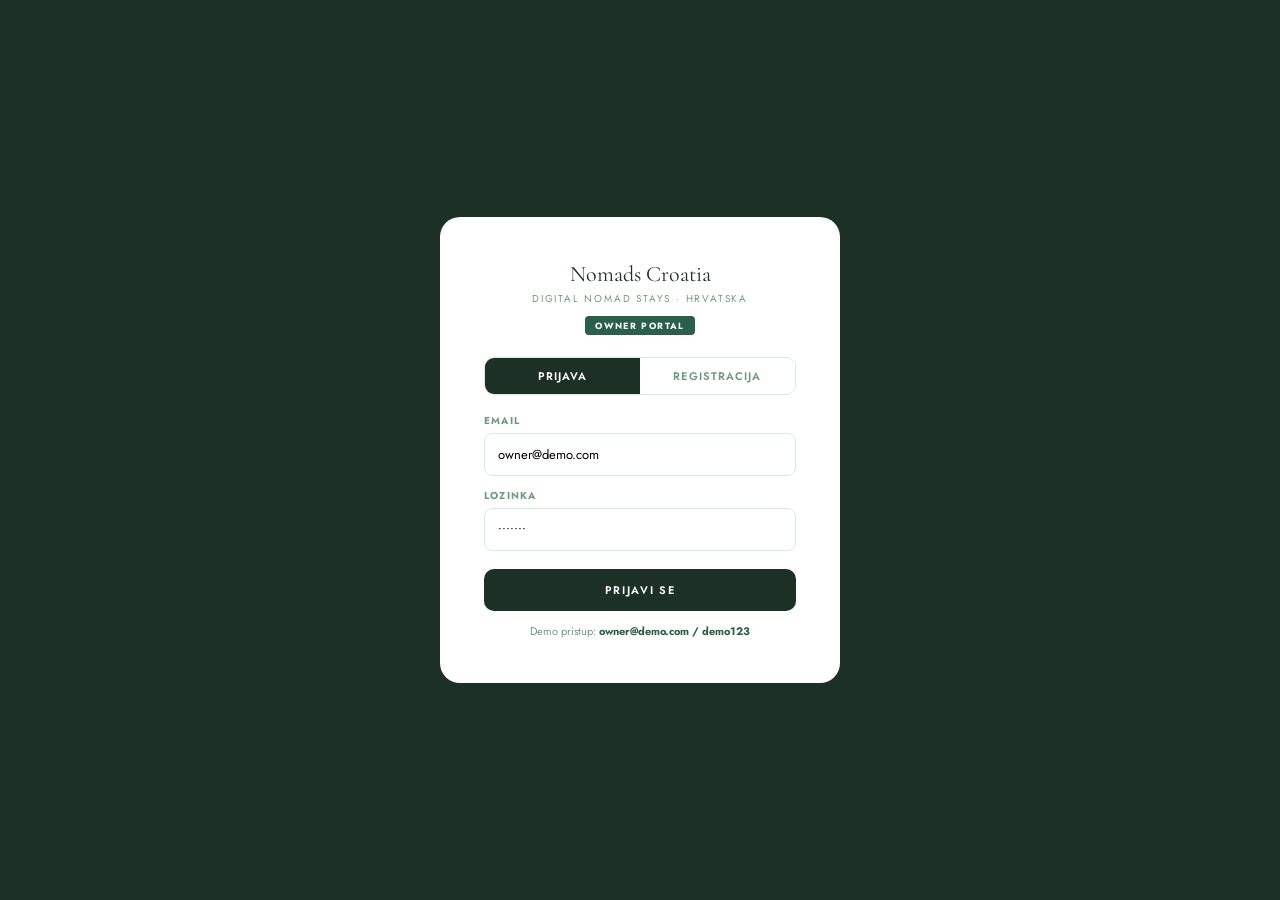
==== owner-dashboard.html @ cf65ed5f "Add files via upload" ====
<!DOCTYPE html>
<html lang="hr">
<head>
<meta charset="UTF-8">
<meta name="viewport" content="width=device-width, initial-scale=1.0">
<title>Owner Dashboard — Nomads Croatia</title>
<link rel="preconnect" href="https://fonts.googleapis.com">
<link href="https://fonts.googleapis.com/css2?family=Cormorant+Garamond:ital,wght@0,300;0,400;0,500;1,300;1,400&family=Jost:wght@200;300;400;500;600&display=swap" rel="stylesheet">
<style>
*,*::before,*::after{margin:0;padding:0;box-sizing:border-box;}
:root{
  --navy:#1C3026;--teal:#2A6049;--teal2:#357A5C;--accent:#F59E0B;
  --cream:#F3F7F4;--border:#D8E8DD;--text:#0D1E28;--muted:#6D9B7E;--light:#3E5F4C;
  --green:#16A34A;--gp:#DCFCE7;--red:#EF4444;--rp:#FEF2F2;
  --orange:#EA580C;--op:#FFF7ED;
  --sidebar:256px;
}
html,body{height:100%;font-family:'Jost',sans-serif;background:var(--cream);color:var(--text);-webkit-font-smoothing:antialiased;}
button,input,textarea,select{font-family:'Jost',sans-serif;}
a{text-decoration:none;color:inherit;}

/* AUTH */
#authScreen{position:fixed;inset:0;background:var(--navy);display:flex;align-items:center;justify-content:center;z-index:1000;padding:20px;}
.auth-box{background:#fff;border-radius:20px;padding:44px;width:100%;max-width:400px;}
.auth-logo{font-family:'Cormorant Garamond',serif;font-size:22px;text-align:center;color:var(--navy);margin-bottom:4px;}
.auth-sub{font-size:10px;text-align:center;letter-spacing:0.18em;text-transform:uppercase;color:var(--muted);margin-bottom:10px;}
.auth-badge{display:block;background:var(--teal);color:#fff;font-size:9px;font-weight:700;letter-spacing:0.15em;padding:3px 10px;border-radius:4px;text-transform:uppercase;margin:0 auto 22px;width:fit-content;}
.auth-tabs{display:flex;border:1.5px solid var(--border);border-radius:10px;overflow:hidden;margin-bottom:18px;}
.auth-tab{flex:1;padding:10px;font-size:11px;font-weight:600;letter-spacing:0.1em;text-transform:uppercase;border:none;background:#fff;color:var(--muted);cursor:pointer;}
.auth-tab.active{background:var(--navy);color:#fff;}
.af{margin-bottom:12px;}.af label{display:block;font-size:10px;font-weight:700;letter-spacing:0.12em;text-transform:uppercase;color:var(--muted);margin-bottom:5px;}
.af input{width:100%;padding:11px 13px;border:1.5px solid var(--border);border-radius:8px;font-size:13px;outline:none;transition:border 0.2s;}
.af input:focus{border-color:var(--teal);}
.auth-btn{width:100%;padding:13px;background:var(--navy);border:none;border-radius:10px;color:#fff;font-size:11px;font-weight:600;letter-spacing:0.15em;text-transform:uppercase;margin-top:6px;cursor:pointer;transition:background 0.2s;}
.auth-btn:hover{background:var(--teal);}
.auth-err{background:var(--rp);border:1px solid #FEB2B2;border-radius:7px;padding:9px 12px;font-size:12px;color:var(--red);margin-bottom:10px;display:none;}
.auth-hint{font-size:11px;text-align:center;color:var(--muted);margin-top:12px;}
.auth-hint strong{color:var(--teal);}

/* APP */
#appScreen{display:none;height:100vh;overflow:hidden;}
.layout{display:flex;height:100%;}

/* SIDEBAR */
.sidebar{width:var(--sidebar);background:var(--navy);display:flex;flex-direction:column;flex-shrink:0;overflow-y:auto;}
.sb-logo{padding:20px 20px 14px;border-bottom:1px solid rgba(255,255,255,0.07);}
.sb-logo-text{font-family:'Cormorant Garamond',serif;font-size:16px;color:#fff;line-height:1.3;}
.sb-badge{display:inline-block;background:var(--teal);color:#fff;font-size:8px;font-weight:700;letter-spacing:0.15em;padding:2px 7px;border-radius:3px;text-transform:uppercase;margin-top:4px;}
.sb-owner{padding:14px 20px;border-bottom:1px solid rgba(255,255,255,0.07);display:flex;align-items:center;gap:10px;}
.sb-av{width:34px;height:34px;border-radius:50%;background:var(--teal);color:#fff;font-size:13px;font-weight:600;display:flex;align-items:center;justify-content:center;flex-shrink:0;}
.sb-name{font-size:13px;color:#fff;font-weight:500;}
.sb-role{font-size:10px;color:rgba(255,255,255,0.3);}
.sb-nav{padding:10px 0;flex:1;}
.sb-sec{font-size:9px;font-weight:700;letter-spacing:0.2em;text-transform:uppercase;color:rgba(255,255,255,0.2);padding:10px 20px 4px;}
.sb-item{display:flex;align-items:center;gap:9px;padding:9px 20px;color:rgba(255,255,255,0.55);font-size:12px;cursor:pointer;transition:all 0.15s;border-left:2px solid transparent;}
.sb-item:hover{color:#fff;background:rgba(255,255,255,0.04);}
.sb-item.active{color:#fff;background:rgba(255,255,255,0.07);border-left-color:var(--accent);}
.sb-cnt{margin-left:auto;background:rgba(255,255,255,0.12);color:#fff;font-size:9px;font-weight:700;padding:1px 6px;border-radius:10px;}
.sb-cnt.red{background:var(--red);}
.sb-bottom{padding:14px 20px;border-top:1px solid rgba(255,255,255,0.07);}
.sb-logout{display:flex;align-items:center;gap:7px;color:rgba(255,255,255,0.35);font-size:12px;cursor:pointer;}
.sb-logout:hover{color:rgba(255,255,255,0.7);}

/* MAIN */
.main{flex:1;overflow-y:auto;display:flex;flex-direction:column;}
.topbar{padding:16px 26px;background:#fff;border-bottom:1px solid var(--border);display:flex;align-items:center;justify-content:space-between;flex-shrink:0;}
.topbar-title{font-family:'Cormorant Garamond',serif;font-size:20px;font-weight:500;color:var(--navy);}
.topbar-sub{font-size:11px;color:var(--muted);margin-top:1px;}
.topbar-actions{display:flex;gap:10px;}
.content{padding:22px 26px;flex:1;}
.section{display:none;}.section.active{display:block;}

/* STATS */
.stat-grid{display:grid;grid-template-columns:repeat(3,1fr);gap:12px;margin-bottom:20px;}
.stat-card{background:#fff;border-radius:12px;padding:16px;border:1px solid var(--border);}
.stat-label{font-size:9px;font-weight:700;letter-spacing:0.15em;text-transform:uppercase;color:var(--muted);margin-bottom:6px;}
.stat-val{font-family:'Cormorant Garamond',serif;font-size:28px;color:var(--navy);line-height:1;}
.stat-sub{font-size:11px;color:var(--muted);margin-top:2px;}
.stat-trend{font-size:11px;font-weight:600;margin-top:4px;}
.stat-trend.up{color:var(--green);}.stat-trend.down{color:var(--red);}

/* CARD */
.card{background:#fff;border-radius:12px;border:1px solid var(--border);overflow:hidden;margin-bottom:16px;}
.card-hdr{padding:14px 18px;border-bottom:1px solid var(--border);display:flex;align-items:center;justify-content:space-between;}
.card-title{font-size:14px;font-weight:600;color:var(--navy);}

/* BUTTONS */
.btn{padding:7px 14px;border-radius:7px;font-size:11px;font-weight:600;letter-spacing:0.07em;text-transform:uppercase;border:none;transition:all 0.2s;cursor:pointer;display:inline-flex;align-items:center;gap:6px;}
.btn-teal{background:var(--teal);color:#fff;}.btn-teal:hover{background:var(--teal2);}
.btn-navy{background:var(--navy);color:#fff;}.btn-navy:hover{background:var(--teal);}
.btn-ol{background:#fff;border:1.5px solid var(--border);color:var(--text);}.btn-ol:hover{border-color:var(--teal);color:var(--teal);}
.btn-green{background:var(--gp);color:var(--green);border:1px solid var(--green);}
.btn-red{background:var(--rp);color:var(--red);border:1px solid #FECACA;}
.btn-accent{background:var(--accent);color:#fff;}
.btn-sm{padding:5px 10px;font-size:10px;}

/* TABLE */
table{width:100%;border-collapse:collapse;}
th{padding:9px 13px;text-align:left;font-size:9px;font-weight:700;letter-spacing:0.15em;text-transform:uppercase;color:var(--muted);border-bottom:1px solid var(--border);background:var(--cream);}
td{padding:11px 13px;font-size:13px;border-bottom:1px solid var(--border);vertical-align:middle;}
tr:last-child td{border-bottom:none;}tr:hover td{background:#F8FBF9;}

/* BADGES */
.badge{display:inline-flex;align-items:center;padding:3px 9px;border-radius:20px;font-size:9px;font-weight:700;letter-spacing:0.06em;text-transform:uppercase;}
.bp{background:#FEF3C7;color:#D97706;}.ba{background:var(--gp);color:var(--green);}.br{background:var(--rp);color:var(--red);}.bd{background:#F1F5F9;color:#64748B;}.bc{background:var(--gp);color:var(--green);}
.bw{background:#EDE9FE;color:#7C3AED;}

/* LISTING MGMT CARDS */
.listing-mgmt-grid{display:grid;grid-template-columns:1fr 1fr;gap:16px;}
.lmcard{background:#fff;border-radius:12px;border:1px solid var(--border);overflow:hidden;}
.lmcard-img{position:relative;height:160px;overflow:hidden;}
.lmcard-img img{width:100%;height:100%;object-fit:cover;}
.lmcard-status{position:absolute;top:10px;left:10px;}
.lmcard-body{padding:14px;}
.lmcard-title{font-family:'Cormorant Garamond',serif;font-size:17px;color:var(--navy);margin-bottom:4px;}
.lmcard-loc{font-size:11px;color:var(--muted);margin-bottom:10px;}
.lmcard-stats{display:flex;gap:12px;margin-bottom:12px;}
.lmcard-stat{text-align:center;}
.lmcard-stat-val{font-size:16px;font-weight:600;color:var(--navy);}
.lmcard-stat-lbl{font-size:10px;color:var(--muted);}
.lmcard-actions{display:flex;gap:7px;}

/* CALENDAR MGMT */
.cal-mgmt{display:grid;grid-template-columns:1fr 1fr;gap:20px;}
.cal-mgmt-card{background:#fff;border-radius:12px;border:1px solid var(--border);padding:18px;}
.cal-mgmt-title{font-size:14px;font-weight:600;color:var(--navy);margin-bottom:14px;}
.mini-cal{width:100%;}
.mini-cal-hdr{display:flex;align-items:center;justify-content:space-between;margin-bottom:12px;}
.mini-cal-month{font-size:13px;font-weight:600;color:var(--navy);}
.mini-cal-nav{background:none;border:none;font-size:16px;color:var(--muted);cursor:pointer;padding:2px 6px;border-radius:5px;}
.mini-cal-nav:hover{color:var(--navy);}
.mini-days-head{display:grid;grid-template-columns:repeat(7,1fr);text-align:center;margin-bottom:6px;}
.mini-day-lbl{font-size:9px;font-weight:700;letter-spacing:0.08em;color:var(--muted);}
.mini-days{display:grid;grid-template-columns:repeat(7,1fr);gap:2px;}
.mini-day{aspect-ratio:1;display:flex;align-items:center;justify-content:center;font-size:11px;border-radius:6px;cursor:pointer;transition:all 0.15s;color:var(--text);}
.mini-day.empty{cursor:default;}
.mini-day.past{opacity:0.3;cursor:not-allowed;}
.mini-day.booked{background:#FEE2E2;color:#B91C1C;font-weight:600;}
.mini-day.available:hover{background:var(--teal-pale);color:var(--teal);}
.mini-day.selected{background:var(--navy);color:#fff;}
.mini-day.today{border:1.5px solid var(--accent);}

/* INQUIRY ITEMS */
.inquiry-item{padding:16px 18px;border-bottom:1px solid var(--border);display:flex;gap:14px;align-items:flex-start;}
.inquiry-item:last-child{border-bottom:none;}
.inquiry-av{width:38px;height:38px;border-radius:50%;background:var(--teal);color:#fff;font-size:14px;font-weight:600;display:flex;align-items:center;justify-content:center;flex-shrink:0;}
.inquiry-body{flex:1;}
.inquiry-top{display:flex;align-items:center;justify-content:space-between;margin-bottom:3px;}
.inquiry-name{font-size:13px;font-weight:600;color:var(--navy);}
.inquiry-time{font-size:11px;color:var(--muted);}
.inquiry-listing{font-size:11px;color:var(--teal);margin-bottom:5px;}
.inquiry-msg{font-size:12px;color:var(--light);line-height:1.5;}
.inquiry-actions{display:flex;gap:7px;margin-top:9px;}

/* PROFILE SECTION */
.profile-grid{display:grid;grid-template-columns:300px 1fr;gap:20px;}
.profile-card{background:#fff;border-radius:12px;border:1px solid var(--border);padding:24px;text-align:center;}
.profile-av{width:80px;height:80px;border-radius:50%;background:var(--teal);color:#fff;font-size:28px;font-weight:600;display:flex;align-items:center;justify-content:center;margin:0 auto 14px;}
.profile-name{font-family:'Cormorant Garamond',serif;font-size:22px;color:var(--navy);}
.profile-email{font-size:12px;color:var(--muted);margin-top:3px;}
.profile-badges{display:flex;gap:6px;justify-content:center;margin-top:10px;flex-wrap:wrap;}
.profile-stats{display:grid;grid-template-columns:1fr 1fr;gap:10px;margin-top:18px;}
.profile-stat{background:var(--cream);border-radius:9px;padding:12px;}
.profile-stat-val{font-size:20px;font-weight:700;color:var(--navy);}
.profile-stat-lbl{font-size:10px;color:var(--muted);margin-top:1px;}
.form-section{background:#fff;border-radius:12px;border:1px solid var(--border);padding:22px;}
.form-section h3{font-size:14px;font-weight:700;color:var(--navy);margin-bottom:18px;padding-bottom:10px;border-bottom:1px solid var(--border);}
.form-row{display:grid;grid-template-columns:1fr 1fr;gap:14px;margin-bottom:14px;}
.form-field{margin-bottom:14px;}
.form-field label{display:block;font-size:10px;font-weight:700;letter-spacing:0.12em;text-transform:uppercase;color:var(--muted);margin-bottom:5px;}
.form-field input,.form-field textarea,.form-field select{width:100%;padding:10px 13px;border:1.5px solid var(--border);border-radius:9px;font-family:'Jost',sans-serif;font-size:13px;color:var(--text);outline:none;transition:border 0.2s;}
.form-field input:focus,.form-field textarea:focus{border-color:var(--teal);}

/* OVERVIEW ALERTS */
.alert{padding:12px 16px;border-radius:10px;display:flex;align-items:center;gap:12px;margin-bottom:12px;font-size:13px;}
.alert-info{background:var(--teal-pale);border:1px solid var(--teal-pale2);color:var(--teal);}
.alert-warn{background:var(--op);border:1px solid #FED7AA;color:var(--orange);}
.alert-success{background:var(--gp);border:1px solid #BBF7D0;color:var(--green);}
.alert-icon{font-size:18px;flex-shrink:0;}

/* QUICK ACTIONS */
.quick-actions{display:grid;grid-template-columns:repeat(4,1fr);gap:12px;margin-bottom:22px;}
.qa-card{background:#fff;border-radius:12px;border:1px solid var(--border);padding:18px;text-align:center;cursor:pointer;transition:all 0.2s;}
.qa-card:hover{border-color:var(--teal);box-shadow:0 2px 12px rgba(42,96,73,0.1);}
.qa-icon{font-size:24px;margin-bottom:8px;}
.qa-label{font-size:12px;font-weight:600;color:var(--navy);}
.qa-sub{font-size:11px;color:var(--muted);margin-top:2px;}

/* TEAL PILL TABS */
.section-tabs{display:flex;gap:6px;margin-bottom:16px;}
.stab{padding:6px 14px;border-radius:7px;font-size:11px;font-weight:600;letter-spacing:0.06em;text-transform:uppercase;border:1.5px solid var(--border);background:#fff;color:var(--muted);cursor:pointer;transition:all 0.15s;}
.stab.on{background:var(--teal);color:#fff;border-color:var(--teal);}

/* REVENUE CHART */
.revenue-chart{height:120px;display:flex;align-items:flex-end;gap:6px;padding:0 4px;}
.rev-bar-wrap{flex:1;display:flex;flex-direction:column;align-items:center;gap:4px;}
.rev-bar{width:100%;border-radius:4px 4px 0 0;background:var(--teal-pale);transition:background 0.2s;cursor:pointer;}
.rev-bar:hover,.rev-bar.current{background:var(--teal);}
.rev-lbl{font-size:9px;color:var(--muted);}

@media(max-width:900px){
  .sidebar{display:none;}
  .stat-grid{grid-template-columns:1fr 1fr;}
  .listing-mgmt-grid{grid-template-columns:1fr;}
  .cal-mgmt{grid-template-columns:1fr;}
  .quick-actions{grid-template-columns:1fr 1fr;}
  .profile-grid{grid-template-columns:1fr;}
}
</style>
<style>
.teal-pale{background:var(--teal-pale);}
</style>
</head>
<body>

<!-- AUTH SCREEN -->
<div id="authScreen">
  <div class="auth-box">
    <div class="auth-logo">Nomads Croatia</div>
    <div class="auth-sub">Digital Nomad Stays · Hrvatska</div>
    <span class="auth-badge">Owner Portal</span>
    <div class="auth-tabs">
      <button class="auth-tab active" onclick="switchAuthTab('login',this)">Prijava</button>
      <button class="auth-tab" onclick="switchAuthTab('register',this)">Registracija</button>
    </div>
    <div class="auth-err" id="authErr">Pogrešan email ili lozinka.</div>
    <div id="loginForm">
      <div class="af"><label>Email</label><input type="email" id="loginEmail" placeholder="vas@email.com" value="owner@demo.com"></div>
      <div class="af"><label>Lozinka</label><input type="password" id="loginPass" placeholder="••••••••" value="demo123"></div>
      <button class="auth-btn" onclick="doLogin()">Prijavi se</button>
    </div>
    <div id="registerForm" style="display:none;">
      <div class="af"><label>Ime i prezime</label><input type="text" id="regName" placeholder="Ivan Horvat"></div>
      <div class="af"><label>Email</label><input type="email" id="regEmail" placeholder="vas@email.com"></div>
      <div class="af"><label>Telefon</label><input type="tel" id="regPhone" placeholder="+385 91 234 5678"></div>
      <div class="af"><label>Lozinka</label><input type="password" id="regPass" placeholder="min 8 znakova"></div>
      <button class="auth-btn" onclick="doRegister()">Registriraj se besplatno</button>
    </div>
    <div class="auth-hint">Demo pristup: <strong>owner@demo.com / demo123</strong></div>
  </div>
</div>

<!-- APP SCREEN -->
<div id="appScreen">
  <div class="layout">

    <!-- SIDEBAR -->
    <div class="sidebar">
      <div class="sb-logo">
        <div class="sb-logo-text">Nomads Croatia</div>
        <span class="sb-badge">Owner Dashboard</span>
      </div>
      <div class="sb-owner">
        <div class="sb-av" id="sbAv">M</div>
        <div>
          <div class="sb-name" id="sbName">Marko Perić</div>
          <div class="sb-role">Vlasnik smještaja</div>
        </div>
      </div>
      <div class="sb-nav">
        <div class="sb-sec">Upravljanje</div>
        <div class="sb-item active" onclick="showSection('overview',this)">
          <svg width="15" height="15" viewBox="0 0 24 24" fill="currentColor"><path d="M3 13h8V3H3v10zm0 8h8v-6H3v6zm10 0h8V11h-8v10zm0-18v6h8V3h-8z"/></svg>
          Pregled
        </div>
        <div class="sb-item" onclick="showSection('listings',this)">
          <svg width="15" height="15" viewBox="0 0 24 24" fill="currentColor"><path d="M10 20v-6h4v6h5v-8h3L12 3 2 12h3v8z"/></svg>
          Moji oglasi
          <span class="sb-cnt" id="sbListingCnt">2</span>
        </div>
        <div class="sb-item" onclick="showSection('inquiries',this)">
          <svg width="15" height="15" viewBox="0 0 24 24" fill="currentColor"><path d="M20 2H4c-1.1 0-2 .9-2 2v18l4-4h14c1.1 0 2-.9 2-2V4c0-1.1-.9-2-2-2z"/></svg>
          Upiti
          <span class="sb-cnt red" id="sbInqCnt">3</span>
        </div>
        <div class="sb-item" onclick="showSection('calendar',this)">
          <svg width="15" height="15" viewBox="0 0 24 24" fill="currentColor"><path d="M9 11H7v2h2v-2zm4 0h-2v2h2v-2zm4 0h-2v2h2v-2zm2-7h-1V2h-2v2H8V2H6v2H5c-1.11 0-1.99.9-1.99 2L3 20c0 1.1.89 2 2 2h14c1.1 0 2-.9 2-2V6c0-1.1-.9-2-2-2z"/></svg>
          Kalendar
        </div>
        <div class="sb-item" onclick="showSection('revenue',this)">
          <svg width="15" height="15" viewBox="0 0 24 24" fill="currentColor"><path d="M11.8 10.9c-2.27-.59-3-1.2-3-2.15 0-1.09 1.01-1.85 2.7-1.85 1.78 0 2.44.85 2.5 2.1h2.21c-.07-1.72-1.12-3.3-3.21-3.81V3h-3v2.16c-1.94.42-3.5 1.68-3.5 3.61 0 2.31 1.91 3.46 4.7 4.13 2.5.6 3 1.48 3 2.41 0 .69-.49 1.79-2.7 1.79-2.06 0-2.87-.92-2.98-2.1h-2.2c.12 2.19 1.76 3.42 3.68 3.83V21h3v-2.15c1.95-.37 3.5-1.5 3.5-3.55 0-2.84-2.43-3.81-4.7-4.4z"/></svg>
          Prihodi
        </div>
        <div class="sb-sec">Konto</div>
        <div class="sb-item" onclick="showSection('profile',this)">
          <svg width="15" height="15" viewBox="0 0 24 24" fill="currentColor"><path d="M12 12c2.21 0 4-1.79 4-4s-1.79-4-4-4-4 1.79-4 4 1.79 4 4 4zm0 2c-2.67 0-8 1.34-8 4v2h16v-2c0-2.66-5.33-4-8-4z"/></svg>
          Profil
        </div>
        <div class="sb-item" onclick="window.location.href='dodaj-oglas.html'">
          <svg width="15" height="15" viewBox="0 0 24 24" fill="currentColor"><path d="M19 3H5c-1.1 0-2 .9-2 2v14c0 1.1.9 2 2 2h14c1.1 0 2-.9 2-2V5c0-1.1-.9-2-2-2zm-2 10h-4v4h-2v-4H7v-2h4V7h2v4h4v2z"/></svg>
          Dodaj oglas
        </div>
      </div>
      <div class="sb-bottom">
        <div class="sb-logout" onclick="doLogout()">
          <svg width="14" height="14" viewBox="0 0 24 24" fill="currentColor"><path d="M17 7l-1.41 1.41L18.17 11H8v2h10.17l-2.58 2.58L17 17l5-5zM4 5h8V3H4c-1.1 0-2 .9-2 2v14c0 1.1.9 2 2 2h8v-2H4V5z"/></svg>
          Odjava
        </div>
      </div>
    </div>

    <!-- MAIN -->
    <div class="main">
      <div class="topbar">
        <div>
          <div class="topbar-title" id="topbarTitle">Pregled</div>
          <div class="topbar-sub" id="topbarSub">Dobro jutro, Marko · Utorak, 6. svibnja 2025.</div>
        </div>
        <div class="topbar-actions">
          <a href="dodaj-oglas.html" class="btn btn-navy">+ Novi oglas</a>
        </div>
      </div>

      <div class="content">

        <!-- OVERVIEW -->
        <div class="section active" id="sec-overview">
          <div class="alert alert-success"><span class="alert-icon">✓</span><span>2 oglasa aktivna · Oba verificirana i prikazana posjetiteljima</span></div>
          <div class="alert alert-warn"><span class="alert-icon">⚠️</span><span>3 nova upita čekaju vaš odgovor — odgovorite u roku 24h za bolje rangiranje</span></div>
          <div class="stat-grid">
            <div class="stat-card">
              <div class="stat-label">Pregledi ovog tjedna</div>
              <div class="stat-val">248</div>
              <div class="stat-trend up">↑ 18% vs. prošli tjedan</div>
            </div>
            <div class="stat-card">
              <div class="stat-label">Aktivnih upita</div>
              <div class="stat-val">3</div>
              <div class="stat-sub">Čekaju odgovor</div>
            </div>
            <div class="stat-card">
              <div class="stat-label">Prihod ovog mj.</div>
              <div class="stat-val">€1.630</div>
              <div class="stat-trend up">↑ 12% vs. travanj</div>
            </div>
          </div>
          <div class="quick-actions">
            <div class="qa-card" onclick="showSection('listings',document.querySelectorAll('.sb-item')[1])">
              <div class="qa-icon">🏠</div>
              <div class="qa-label">Moji oglasi</div>
              <div class="qa-sub">Uredi smještaje</div>
            </div>
            <div class="qa-card" onclick="showSection('inquiries',document.querySelectorAll('.sb-item')[2])">
              <div class="qa-icon">✉️</div>
              <div class="qa-label">Upiti (3)</div>
              <div class="qa-sub">Nova poruka</div>
            </div>
            <div class="qa-card" onclick="showSection('calendar',document.querySelectorAll('.sb-item')[3])">
              <div class="qa-icon">📅</div>
              <div class="qa-label">Kalendar</div>
              <div class="qa-sub">Upravljaj dostupnošću</div>
            </div>
            <div class="qa-card" onclick="window.location.href='dodaj-oglas.html'">
              <div class="qa-icon">➕</div>
              <div class="qa-label">Novi oglas</div>
              <div class="qa-sub">Dodaj smještaj</div>
            </div>
          </div>
          <div class="card">
            <div class="card-hdr">
              <div class="card-title">Nedavni upiti</div>
              <button class="btn btn-ol btn-sm" onclick="showSection('inquiries',document.querySelectorAll('.sb-item')[2])">Svi upiti</button>
            </div>
            <div id="recentInquiries"></div>
          </div>
        </div>

        <!-- LISTINGS -->
        <div class="section" id="sec-listings">
          <div class="listing-mgmt-grid" id="listingsMgmtGrid"></div>
        </div>

        <!-- INQUIRIES -->
        <div class="section" id="sec-inquiries">
          <div class="section-tabs">
            <button class="stab on" onclick="filterInquiries('all',this)">Svi</button>
            <button class="stab" onclick="filterInquiries('new',this)">Novi (3)</button>
            <button class="stab" onclick="filterInquiries('answered',this)">Odgovoreno</button>
          </div>
          <div class="card">
            <div id="inquiriesList"></div>
          </div>
        </div>

        <!-- CALENDAR -->
        <div class="section" id="sec-calendar">
          <div class="card" style="margin-bottom:16px;">
            <div class="card-hdr">
              <div class="card-title">Odaberi oglas za upravljanje kalendarom</div>
            </div>
            <div style="padding:14px 18px;display:flex;gap:10px;">
              <button class="btn btn-navy btn-sm" onclick="calSelectListing(0,this)">Studio Bačvice</button>
              <button class="btn btn-ol btn-sm" onclick="calSelectListing(1,this)">Nomad Hub Split</button>
            </div>
          </div>
          <div class="cal-mgmt" id="calMgmt"></div>
        </div>

        <!-- REVENUE -->
        <div class="section" id="sec-revenue">
          <div class="stat-grid">
            <div class="stat-card">
              <div class="stat-label">Ukupno 2025.</div>
              <div class="stat-val">€7.840</div>
              <div class="stat-trend up">↑ 24% vs. 2024.</div>
            </div>
            <div class="stat-card">
              <div class="stat-label">Ovaj mjesec</div>
              <div class="stat-val">€1.630</div>
              <div class="stat-sub">Svib. 2025.</div>
            </div>
            <div class="stat-card">
              <div class="stat-label">Prosj. po gostu</div>
              <div class="stat-val">€952</div>
              <div class="stat-sub">Prosječni boravak 4,2 tjed.</div>
            </div>
          </div>
          <div class="card">
            <div class="card-hdr">
              <div class="card-title">Prihod po mjesecima — 2025.</div>
            </div>
            <div style="padding:18px 22px;">
              <div class="revenue-chart" id="revenueChart"></div>
              <div style="display:flex;justify-content:space-around;margin-top:4px;" id="revenueLabels"></div>
            </div>
          </div>
          <div class="card">
            <div class="card-hdr"><div class="card-title">Detaljan pregled</div></div>
            <table>
              <thead><tr><th>Gost</th><th>Oglas</th><th>Period</th><th>Tjedana</th><th>Iznos</th><th>Status</th></tr></thead>
              <tbody id="revenueTable"></tbody>
            </table>
          </div>
        </div>

        <!-- PROFILE -->
        <div class="section" id="sec-profile">
          <div class="profile-grid">
            <div>
              <div class="profile-card">
                <div class="profile-av" id="profileAv">M</div>
                <div class="profile-name" id="profileName">Marko Perić</div>
                <div class="profile-email" id="profileEmail">marko@example.com</div>
                <div class="profile-badges">
                  <span class="badge ba">✓ Verificiran</span>
                  <span class="badge bw">⚡ Brz odgovor</span>
                </div>
                <div class="profile-stats">
                  <div class="profile-stat"><div class="profile-stat-val">2</div><div class="profile-stat-lbl">Aktivna oglasa</div></div>
                  <div class="profile-stat"><div class="profile-stat-val">4.8</div><div class="profile-stat-lbl">Ocjena</div></div>
                  <div class="profile-stat"><div class="profile-stat-val">12</div><div class="profile-stat-lbl">Gostiju</div></div>
                  <div class="profile-stat"><div class="profile-stat-val">2021.</div><div class="profile-stat-lbl">Na platformi</div></div>
                </div>
              </div>
            </div>
            <div>
              <div class="form-section">
                <h3>Osobni podaci</h3>
                <div class="form-row">
                  <div class="form-field"><label>Ime</label><input type="text" value="Marko"></div>
                  <div class="form-field"><label>Prezime</label><input type="text" value="Perić"></div>
                </div>
                <div class="form-row">
                  <div class="form-field"><label>Email</label><input type="email" value="marko@example.com"></div>
                  <div class="form-field"><label>Telefon</label><input type="tel" value="+385 91 234 5678"></div>
                </div>
                <div class="form-field"><label>Kratki opis (vidljiv nomadima)</label><textarea>Domicilni Splićanin, iznajmljujem digitalnim nomadima već 4 godine. Volim pomoći gostima da otkriju pravu Dalmaciju.</textarea></div>
                <button class="btn btn-teal" onclick="saveProfile()">Spremi promjene</button>
              </div>
              <div class="form-section" style="margin-top:16px;">
                <h3>Promjena lozinke</h3>
                <div class="form-field"><label>Trenutna lozinka</label><input type="password" placeholder="••••••••"></div>
                <div class="form-row">
                  <div class="form-field"><label>Nova lozinka</label><input type="password" placeholder="min 8 znakova"></div>
                  <div class="form-field"><label>Potvrdi lozinku</label><input type="password" placeholder="ponovite lozinku"></div>
                </div>
                <button class="btn btn-navy" onclick="changePassword()">Promijeni lozinku</button>
              </div>
            </div>
          </div>
        </div>

      </div>
    </div>
  </div>
</div>

<script>
// DEMO DATA
const OWNER = {name:'Marko Perić', email:'owner@demo.com', pass:'demo123'};

const OWNER_LISTINGS = [
  {id:1,title:'Studio Bačvice',loc:'Split, Bačvice',type:'Studio',status:'approved',views:248,inquiries:2,weekPrice:280,monthPrice:950,img:'https://images.unsplash.com/photo-1522708323590-d24dbb6b0267?w=600&q=80',bookedDays:[3,4,5,12,13,14]},
  {id:2,title:'Nomad Hub Split — Soba A',loc:'Split, Meje',type:'Coliving soba',status:'approved',views:189,inquiries:1,weekPrice:190,monthPrice:680,img:'https://images.unsplash.com/photo-1555041469-a586c61ea9bc?w=600&q=80',bookedDays:[1,2,15,16,17]},
];

const INQUIRIES = [
  {id:1,name:'Sarah Miller',email:'sarah@nomad.io',listing:'Studio Bačvice',duration:'1 mjesec',msg:'Zdravo! Zanima me studio za lipanj. Radim remotely za US tvrtku. Je li slobodan 1.6.–1.7.?',time:'Danas, 09:14',status:'new',avatar:'S'},
  {id:2,name:'Thomas Weber',email:'thomas@freelance.de',listing:'Nomad Hub Split — Soba A',duration:'2 tjedna',msg:'Guten Tag! Mogu li vidjeti sobu prije rezervacije? Dolazim 15.5.',time:'Jučer, 16:32',status:'new',avatar:'T'},
  {id:3,name:'Marta Silva',email:'marta@dev.pt',listing:'Studio Bačvice',duration:'3 mjeseca',msg:'Bok! Tražim dugoročni smještaj od srpnja do rujna. Interessan mi je vaš studio, ima li popust za 3 mj?',time:'Ped, 11:20',status:'new',avatar:'M'},
  {id:4,name:'Alex Johnson',email:'alex@remote.io',listing:'Studio Bačvice',duration:'1 tjedan',msg:'Do you have the studio available for 3rd week of June?',time:'Sri, 14:45',status:'answered',avatar:'A'},
  {id:5,name:'Lisa Kim',email:'lisa@design.co',listing:'Nomad Hub Split — Soba A',duration:'1 mjesec',msg:'Zdravo, zanima me soba za kolovoz. Mogu li platiti na rate?',time:'Uto, 10:12',status:'answered',avatar:'L'},
];

const REVENUE_DATA = [
  {month:'Sij',val:820},{month:'Velj',val:960},{month:'Ožu',val:1240},{month:'Tra',val:1450},{month:'Svi',val:1630},{month:'Lip',val:0}
];

const REVENUE_ROWS = [
  {guest:'Sarah Miller',listing:'Studio Bačvice',period:'01.06.–01.07.2025.',weeks:4,amount:1120,status:'pending'},
  {guest:'Alex Johnson',listing:'Studio Bačvice',period:'15.05.–22.05.2025.',weeks:1,amount:280,status:'paid'},
  {guest:'Lisa Kim',listing:'Nomad Hub Split',period:'01.04.–01.05.2025.',weeks:4,amount:760,status:'paid'},
  {guest:'Marta Silva',listing:'Studio Bačvice',period:'01.03.–01.04.2025.',weeks:4,amount:1050,status:'paid'},
];

let calMgmtMonth = new Date().getMonth();
let calMgmtYear = new Date().getFullYear();
let selectedListingIdx = 0;

// AUTH
function switchAuthTab(mode, btn){
  document.querySelectorAll('.auth-tab').forEach(t=>t.classList.remove('active'));
  btn.classList.add('active');
  document.getElementById('loginForm').style.display = mode==='login'?'block':'none';
  document.getElementById('registerForm').style.display = mode==='register'?'block':'none';
}

function doLogin(){
  const email = document.getElementById('loginEmail').value;
  const pass = document.getElementById('loginPass').value;
  if(email===OWNER.email && pass===OWNER.pass){
    document.getElementById('authScreen').style.display='none';
    document.getElementById('appScreen').style.display='block';
    initApp();
  } else {
    document.getElementById('authErr').style.display='block';
  }
}

function doRegister(){
  document.getElementById('authScreen').style.display='none';
  document.getElementById('appScreen').style.display='block';
  OWNER.name = document.getElementById('regName').value || 'Novi korisnik';
  initApp();
}

function doLogout(){
  document.getElementById('appScreen').style.display='none';
  document.getElementById('authScreen').style.display='flex';
}

// APP
function initApp(){
  const name = OWNER.name;
  document.getElementById('sbAv').textContent = name[0].toUpperCase();
  document.getElementById('sbName').textContent = name;
  document.getElementById('profileAv').textContent = name[0].toUpperCase();
  document.getElementById('profileName').textContent = name;
  document.getElementById('profileEmail').textContent = OWNER.email;
  renderRecentInquiries();
  renderListings();
  renderInquiries('all');
  renderCalendarMgmt();
  renderRevenue();
  const now = new Date();
  const days = ['nedjelja','ponedjeljak','utorak','srijeda','četvrtak','petak','subota'];
  const months = ['siječnja','veljače','ožujka','travnja','svibnja','lipnja','srpnja','kolovoza','rujna','listopada','studenog','prosinca'];
  document.getElementById('topbarSub').textContent = `Dobrodošli, ${name.split(' ')[0]} · ${days[now.getDay()]}, ${now.getDate()}. ${months[now.getMonth()]} ${now.getFullYear()}.`;
}

function showSection(id, el){
  document.querySelectorAll('.section').forEach(s=>s.classList.remove('active'));
  document.getElementById('sec-'+id).classList.add('active');
  document.querySelectorAll('.sb-item').forEach(i=>i.classList.remove('active'));
  if(el) el.classList.add('active');
  const titles = {overview:'Pregled',listings:'Moji oglasi',inquiries:'Upiti',calendar:'Kalendar',revenue:'Prihodi',profile:'Profil'};
  document.getElementById('topbarTitle').textContent = titles[id]||id;
}

function renderRecentInquiries(){
  const container = document.getElementById('recentInquiries');
  const recent = INQUIRIES.slice(0,3);
  container.innerHTML = recent.map(inq => `
    <div class="inquiry-item">
      <div class="inquiry-av">${inq.avatar}</div>
      <div class="inquiry-body">
        <div class="inquiry-top">
          <div class="inquiry-name">${inq.name}</div>
          <div class="inquiry-time">${inq.time}</div>
        </div>
        <div class="inquiry-listing">${inq.listing} · ${inq.duration}</div>
        <div class="inquiry-msg">${inq.msg.substring(0,100)}…</div>
        <div class="inquiry-actions">
          ${inq.status==='new'?`<button class="btn btn-teal btn-sm" onclick="replyInquiry(${inq.id})">Odgovori</button><button class="btn btn-ol btn-sm">Odbij</button>`:`<span class="badge bd">Odgovoreno</span>`}
        </div>
      </div>
    </div>`).join('');
}

function renderListings(){
  document.getElementById('listingsMgmtGrid').innerHTML = OWNER_LISTINGS.map(l => `
    <div class="lmcard">
      <div class="lmcard-img">
        <img src="${l.img}" alt="${l.title}">
        <div class="lmcard-status">
          <span class="badge ${l.status==='approved'?'ba':'bp'}">${l.status==='approved'?'Aktivan':'Na čekanju'}</span>
        </div>
      </div>
      <div class="lmcard-body">
        <div class="lmcard-title">${l.title}</div>
        <div class="lmcard-loc">📍 ${l.loc} · ${l.type}</div>
        <div class="lmcard-stats">
          <div class="lmcard-stat"><div class="lmcard-stat-val">${l.views}</div><div class="lmcard-stat-lbl">Pregledi</div></div>
          <div class="lmcard-stat"><div class="lmcard-stat-val">${l.inquiries}</div><div class="lmcard-stat-lbl">Upiti</div></div>
          <div class="lmcard-stat"><div class="lmcard-stat-val">€${l.weekPrice}</div><div class="lmcard-stat-lbl">/ tjedan</div></div>
          <div class="lmcard-stat"><div class="lmcard-stat-val">€${l.monthPrice}</div><div class="lmcard-stat-lbl">/ mj.</div></div>
        </div>
        <div class="lmcard-actions">
          <a href="oglas.html?id=${l.id}" class="btn btn-ol btn-sm">Pregledaj</a>
          <button class="btn btn-teal btn-sm">Uredi</button>
          <button class="btn btn-sm" onclick="showSection('calendar',document.querySelectorAll('.sb-item')[3])" style="background:var(--accent);color:#fff;">Kalendar</button>
        </div>
      </div>
    </div>`).join('');
}

function renderInquiries(filter){
  const list = filter==='all' ? INQUIRIES : INQUIRIES.filter(i=>i.status===filter);
  document.getElementById('inquiriesList').innerHTML = list.map(inq => `
    <div class="inquiry-item">
      <div class="inquiry-av">${inq.avatar}</div>
      <div class="inquiry-body">
        <div class="inquiry-top">
          <div class="inquiry-name">${inq.name} <span style="font-weight:400;color:var(--muted);font-size:11px;">${inq.email}</span></div>
          <div style="display:flex;align-items:center;gap:8px;">
            <span class="badge ${inq.status==='new'?'bp':'bd'}">${inq.status==='new'?'Novo':'Odgovoreno'}</span>
            <div class="inquiry-time">${inq.time}</div>
          </div>
        </div>
        <div class="inquiry-listing">🏠 ${inq.listing} · ⏱ ${inq.duration}</div>
        <div class="inquiry-msg">${inq.msg}</div>
        <div class="inquiry-actions">
          ${inq.status==='new'?`<button class="btn btn-teal btn-sm" onclick="replyInquiry(${inq.id})">Odgovori</button><button class="btn btn-green btn-sm">Potvrdi termin</button><button class="btn btn-ol btn-sm">Odbij</button>`:`<button class="btn btn-ol btn-sm">Pogledaj odgovor</button>`}
        </div>
      </div>
    </div>`).join('');
}

function filterInquiries(filter, btn){
  document.querySelectorAll('.stab').forEach(t=>t.classList.remove('on'));
  btn.classList.add('on');
  renderInquiries(filter);
}

function replyInquiry(id){
  const inq = INQUIRIES.find(i=>i.id===id);
  const msg = prompt(`Odgovor za ${inq.name}:\n\n"${inq.msg}"\n\nVaš odgovor:`);
  if(msg){ inq.status='answered'; renderInquiries('all'); renderRecentInquiries(); document.getElementById('sbInqCnt').textContent = INQUIRIES.filter(i=>i.status==='new').length; alert('Odgovor poslan!'); }
}

function renderCalendarMgmt(){
  const container = document.getElementById('calMgmt');
  const listing = OWNER_LISTINGS[selectedListingIdx];
  const months = ['Siječanj','Veljača','Ožujak','Travanj','Svibanj','Lipanj','Srpanj','Kolovoz','Rujan','Listopad','Studeni','Prosinac'];
  const today = new Date();
  const firstDay = new Date(calMgmtYear, calMgmtMonth, 1);
  let startDow = firstDay.getDay(); if(startDow===0) startDow=7;
  const totalDays = new Date(calMgmtYear, calMgmtMonth+1, 0).getDate();

  let daysHTML = '';
  for(let i=1;i<startDow;i++) daysHTML += `<div class="mini-day empty"></div>`;
  for(let d=1;d<=totalDays;d++){
    const date = new Date(calMgmtYear, calMgmtMonth, d);
    const isPast = date < new Date(today.getFullYear(), today.getMonth(), today.getDate());
    const isBooked = listing.bookedDays.includes(d);
    const isToday = d===today.getDate()&&calMgmtMonth===today.getMonth()&&calMgmtYear===today.getFullYear();
    let cls = 'mini-day ';
    if(isPast) cls+='past';
    else if(isBooked) cls+='booked';
    else cls+='available';
    if(isToday) cls+=' today';
    daysHTML += `<div class="${cls}" onclick="toggleBookedDay(${d})">${d}</div>`;
  }

  container.innerHTML = `
    <div class="cal-mgmt-card">
      <div class="cal-mgmt-title">📅 Kalendar: ${listing.title}</div>
      <div class="mini-cal">
        <div class="mini-cal-hdr">
          <button class="mini-cal-nav" onclick="calMgmtNav(-1)">&#8249;</button>
          <div class="mini-cal-month">${months[calMgmtMonth]} ${calMgmtYear}</div>
          <button class="mini-cal-nav" onclick="calMgmtNav(1)">&#8250;</button>
        </div>
        <div class="mini-days-head">
          <div class="mini-day-lbl">P</div><div class="mini-day-lbl">U</div><div class="mini-day-lbl">S</div>
          <div class="mini-day-lbl">Č</div><div class="mini-day-lbl">P</div><div class="mini-day-lbl">S</div><div class="mini-day-lbl">N</div>
        </div>
        <div class="mini-days">${daysHTML}</div>
      </div>
      <div style="margin-top:12px;display:flex;gap:8px;flex-wrap:wrap;">
        <span style="font-size:11px;color:var(--muted);">Klikni dan za promjenu dostupnosti</span>
      </div>
    </div>
    <div class="cal-mgmt-card">
      <div class="cal-mgmt-title">📋 Legenda i akcije</div>
      <div style="display:flex;flex-direction:column;gap:10px;margin-bottom:16px;">
        <div style="display:flex;align-items:center;gap:8px;">
          <div style="width:28px;height:28px;border-radius:6px;background:#FEE2E2;border:1px solid #FCA5A5;"></div>
          <span style="font-size:13px;color:var(--text);">Zauzeto / Blokirano</span>
        </div>
        <div style="display:flex;align-items:center;gap:8px;">
          <div style="width:28px;height:28px;border-radius:6px;background:var(--teal-pale);border:1px solid var(--teal);"></div>
          <span style="font-size:13px;">Slobodno</span>
        </div>
        <div style="display:flex;align-items:center;gap:8px;">
          <div style="width:28px;height:28px;border-radius:6px;background:#F1F5F9;border:1.5px solid var(--accent);"></div>
          <span style="font-size:13px;">Danas</span>
        </div>
      </div>
      <div style="display:flex;flex-direction:column;gap:8px;">
        <button class="btn btn-red" onclick="blockPeriod()">🚫 Blokiraj period</button>
        <button class="btn btn-green" onclick="unblockAll()">✓ Oslobodi sve</button>
        <button class="btn btn-teal" onclick="syncCalendar()">🔄 Sync s iCal</button>
      </div>
      <div style="margin-top:16px;padding-top:14px;border-top:1px solid var(--border);">
        <div style="font-size:11px;font-weight:700;letter-spacing:0.12em;text-transform:uppercase;color:var(--muted);margin-bottom:8px;">Zauzeti dani ovog mj.</div>
        <div style="font-size:20px;font-weight:700;color:var(--navy);">${listing.bookedDays.length} <span style="font-size:12px;font-weight:400;color:var(--muted);">od ${new Date(calMgmtYear,calMgmtMonth+1,0).getDate()} dana</span></div>
      </div>
    </div>`;
}

function calMgmtNav(dir){
  calMgmtMonth += dir;
  if(calMgmtMonth>11){calMgmtMonth=0;calMgmtYear++;}
  if(calMgmtMonth<0){calMgmtMonth=11;calMgmtYear--;}
  renderCalendarMgmt();
}

function calSelectListing(idx, btn){
  selectedListingIdx = idx;
  document.querySelectorAll('.btn-navy,.btn-ol').forEach(b=>b.classList.remove('btn-navy'));
  renderCalendarMgmt();
}

function toggleBookedDay(d){
  const listing = OWNER_LISTINGS[selectedListingIdx];
  const idx = listing.bookedDays.indexOf(d);
  if(idx>-1) listing.bookedDays.splice(idx,1);
  else listing.bookedDays.push(d);
  renderCalendarMgmt();
}

function blockPeriod(){ alert('Odaberite period: funkcionalnost u full verziji.'); }
function unblockAll(){ OWNER_LISTINGS[selectedListingIdx].bookedDays=[]; renderCalendarMgmt(); }
function syncCalendar(){ alert('iCal sync: funkcionalnost u full verziji.'); }

function renderRevenue(){
  const chart = document.getElementById('revenueChart');
  const labels = document.getElementById('revenueLabels');
  const max = Math.max(...REVENUE_DATA.map(r=>r.val));
  chart.innerHTML = REVENUE_DATA.map((r,i) => `
    <div class="rev-bar-wrap">
      <div class="rev-bar ${i===4?'current':''}" style="height:${r.val?Math.round(r.val/max*100):2}px;" title="€${r.val}"></div>
      <div class="rev-lbl">${r.val?'€'+r.val:'-'}</div>
    </div>`).join('');
  labels.innerHTML = REVENUE_DATA.map(r=>`<span style="font-size:9px;color:var(--muted);">${r.month}</span>`).join('');
  document.getElementById('revenueTable').innerHTML = REVENUE_ROWS.map(r => `
    <tr>
      <td><strong>${r.guest}</strong></td>
      <td style="font-size:12px;color:var(--muted);">${r.listing}</td>
      <td style="font-size:12px;">${r.period}</td>
      <td>${r.weeks}</td>
      <td><strong>€${r.amount}</strong></td>
      <td><span class="badge ${r.status==='paid'?'ba':'bp'}">${r.status==='paid'?'Plaćeno':'Na čekanju'}</span></td>
    </tr>`).join('');
}

function saveProfile(){ alert('Profil spremljen!'); }
function changePassword(){ alert('Lozinka promijenjena!'); }

// Enter key login
document.addEventListener('keydown', e => {
  if(e.key==='Enter' && document.getElementById('authScreen').style.display!=='none'){
    doLogin();
  }
});
</script>
</body>
</html>
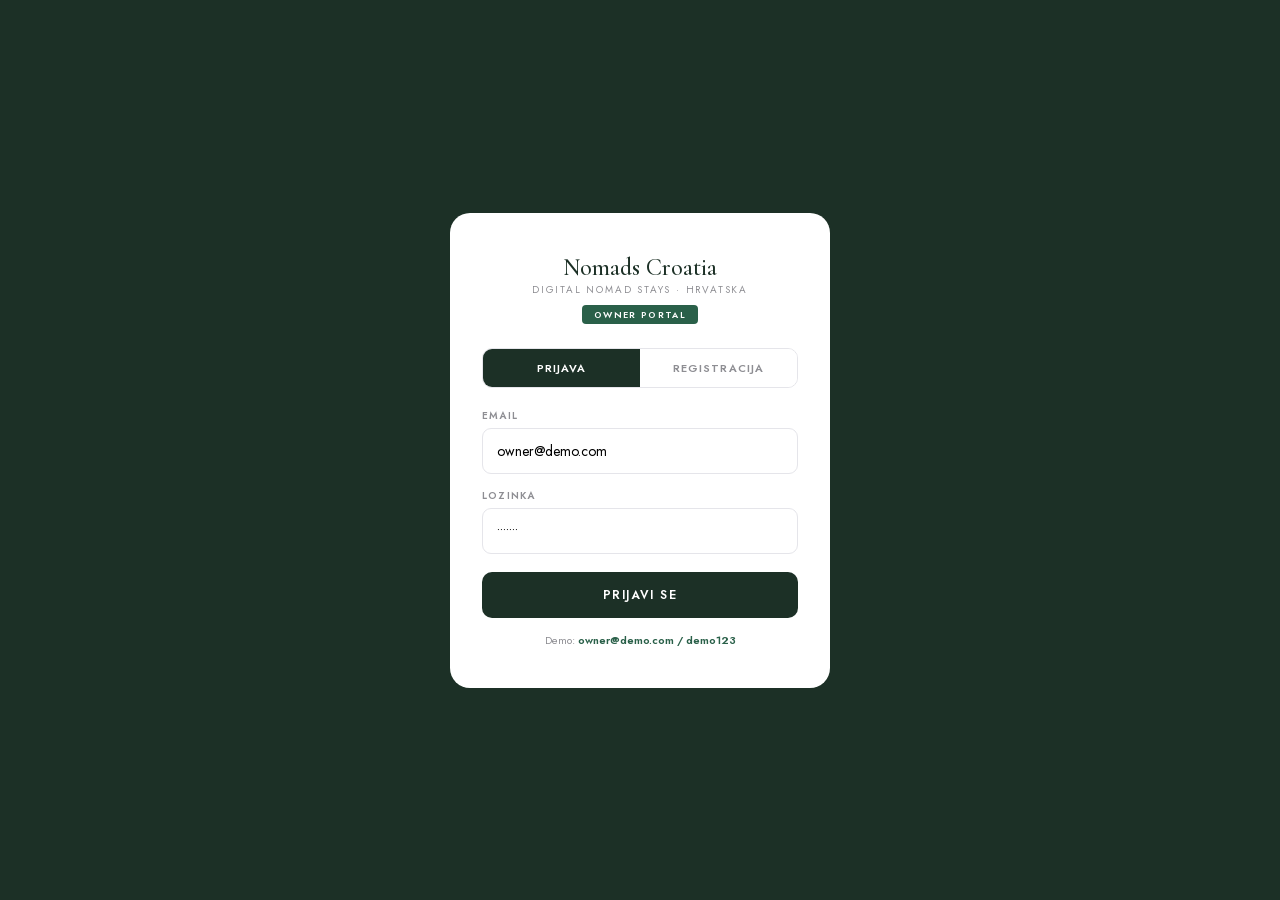
==== commit 05b9e53f: "Redesign owner dashboard (Airbnb style) + fix index.html responsive breakpoints - Owner dashboard: r" ====
--- a/owner-dashboard.html
+++ b/owner-dashboard.html
@@ -2,218 +2,202 @@
 <html lang="hr">
 <head>
 <meta charset="UTF-8">
-<meta name="viewport" content="width=device-width, initial-scale=1.0">
-<title>Owner Dashboard — Nomads Croatia</title>
-<link rel="preconnect" href="https://fonts.googleapis.com">
-<link href="https://fonts.googleapis.com/css2?family=Cormorant+Garamond:ital,wght@0,300;0,400;0,500;1,300;1,400&family=Jost:wght@200;300;400;500;600&display=swap" rel="stylesheet">
+<meta name="viewport" content="width=device-width, initial-scale=1.0, maximum-scale=1.0, user-scalable=no">
+<title>Owner — Nomads Croatia</title>
 <style>
+@font-face{font-family:'Jost';font-style:normal;font-weight:200 600;font-display:swap;src:url('/fonts/jost-latin-ext.woff2') format('woff2');unicode-range:U+0100-02BA,U+02BD-02C5,U+02C7-02CC,U+02CE-02D7,U+02DD-02FF,U+0304,U+0308,U+0329,U+1D00-1DBF,U+1E00-1E9F,U+1EF2-1EFF,U+2020,U+20A0-20AB,U+20AD-20C0,U+2113,U+2C60-2C7F,U+A720-A7FF;}
+@font-face{font-family:'Jost';font-style:normal;font-weight:200 600;font-display:swap;src:url('/fonts/jost-latin.woff2') format('woff2');unicode-range:U+0000-00FF,U+0131,U+0152-0153,U+02BB-02BC,U+02C6,U+02DA,U+02DC,U+0304,U+0308,U+0329,U+2000-206F,U+20AC,U+2122,U+2191,U+2193,U+2212,U+2215,U+FEFF,U+FFFD;}
+@font-face{font-family:'Cormorant Garamond';font-style:normal;font-weight:300 500;font-display:swap;src:url('/fonts/cormorant-normal-latin.woff2') format('woff2');unicode-range:U+0000-00FF,U+0131,U+0152-0153,U+02BB-02BC,U+02C6,U+02DA,U+02DC,U+0304,U+0308,U+0329,U+2000-206F,U+20AC,U+2122,U+2191,U+2193,U+2212,U+2215,U+FEFF,U+FFFD;}
 *,*::before,*::after{margin:0;padding:0;box-sizing:border-box;}
 :root{
   --navy:#1C3026;--teal:#2A6049;--teal2:#357A5C;--accent:#F59E0B;
-  --cream:#F3F7F4;--border:#D8E8DD;--text:#0D1E28;--muted:#6D9B7E;--light:#3E5F4C;
-  --green:#16A34A;--gp:#DCFCE7;--red:#EF4444;--rp:#FEF2F2;
-  --orange:#EA580C;--op:#FFF7ED;
-  --sidebar:256px;
-}
-html,body{height:100%;font-family:'Jost',sans-serif;background:var(--cream);color:var(--text);-webkit-font-smoothing:antialiased;}
+  --green:#16A34A;--red:#EF4444;
+  --bg:#F2F2F7;--white:#fff;--border:#E5E5EA;
+  --text:#1C1C1E;--muted:#8E8E93;--muted2:#C7C7CC;
+  --bnav:68px;
+}
+html,body{height:100%;font-family:'Jost',sans-serif;color:var(--text);-webkit-font-smoothing:antialiased;overflow:hidden;background:var(--bg);}
 button,input,textarea,select{font-family:'Jost',sans-serif;}
 a{text-decoration:none;color:inherit;}
 
-/* AUTH */
+/* ── AUTH ── */
 #authScreen{position:fixed;inset:0;background:var(--navy);display:flex;align-items:center;justify-content:center;z-index:1000;padding:20px;}
-.auth-box{background:#fff;border-radius:20px;padding:44px;width:100%;max-width:400px;}
-.auth-logo{font-family:'Cormorant Garamond',serif;font-size:22px;text-align:center;color:var(--navy);margin-bottom:4px;}
-.auth-sub{font-size:10px;text-align:center;letter-spacing:0.18em;text-transform:uppercase;color:var(--muted);margin-bottom:10px;}
-.auth-badge{display:block;background:var(--teal);color:#fff;font-size:9px;font-weight:700;letter-spacing:0.15em;padding:3px 10px;border-radius:4px;text-transform:uppercase;margin:0 auto 22px;width:fit-content;}
-.auth-tabs{display:flex;border:1.5px solid var(--border);border-radius:10px;overflow:hidden;margin-bottom:18px;}
-.auth-tab{flex:1;padding:10px;font-size:11px;font-weight:600;letter-spacing:0.1em;text-transform:uppercase;border:none;background:#fff;color:var(--muted);cursor:pointer;}
+.auth-box{background:#fff;border-radius:20px;padding:40px 32px;width:100%;max-width:380px;}
+.auth-logo{font-family:'Cormorant Garamond',serif;font-size:24px;text-align:center;color:var(--navy);font-weight:500;}
+.auth-sub{font-size:10px;text-align:center;letter-spacing:0.18em;text-transform:uppercase;color:var(--muted);margin-bottom:8px;}
+.auth-badge{display:block;background:var(--teal);color:#fff;font-size:9px;font-weight:700;letter-spacing:0.15em;padding:3px 12px;border-radius:4px;text-transform:uppercase;margin:0 auto 24px;width:fit-content;}
+.auth-tabs{display:flex;border:1.5px solid var(--border);border-radius:10px;overflow:hidden;margin-bottom:20px;}
+.auth-tab{flex:1;padding:11px;font-size:11px;font-weight:600;letter-spacing:0.1em;text-transform:uppercase;border:none;background:#fff;color:var(--muted);cursor:pointer;}
 .auth-tab.active{background:var(--navy);color:#fff;}
-.af{margin-bottom:12px;}.af label{display:block;font-size:10px;font-weight:700;letter-spacing:0.12em;text-transform:uppercase;color:var(--muted);margin-bottom:5px;}
-.af input{width:100%;padding:11px 13px;border:1.5px solid var(--border);border-radius:8px;font-size:13px;outline:none;transition:border 0.2s;}
+.af{margin-bottom:14px;}
+.af label{display:block;font-size:10px;font-weight:700;letter-spacing:0.12em;text-transform:uppercase;color:var(--muted);margin-bottom:5px;}
+.af input{width:100%;padding:12px 14px;border:1.5px solid var(--border);border-radius:9px;font-size:14px;outline:none;transition:border 0.2s;}
 .af input:focus{border-color:var(--teal);}
-.auth-btn{width:100%;padding:13px;background:var(--navy);border:none;border-radius:10px;color:#fff;font-size:11px;font-weight:600;letter-spacing:0.15em;text-transform:uppercase;margin-top:6px;cursor:pointer;transition:background 0.2s;}
-.auth-btn:hover{background:var(--teal);}
-.auth-err{background:var(--rp);border:1px solid #FEB2B2;border-radius:7px;padding:9px 12px;font-size:12px;color:var(--red);margin-bottom:10px;display:none;}
-.auth-hint{font-size:11px;text-align:center;color:var(--muted);margin-top:12px;}
+.auth-btn{width:100%;padding:14px;background:var(--navy);border:none;border-radius:10px;color:#fff;font-size:12px;font-weight:600;letter-spacing:0.12em;text-transform:uppercase;margin-top:4px;cursor:pointer;}
+.auth-err{background:#FEF2F2;border:1px solid #FEB2B2;border-radius:7px;padding:9px 12px;font-size:12px;color:var(--red);margin-bottom:12px;display:none;}
+.auth-hint{font-size:11px;text-align:center;color:var(--muted);margin-top:14px;}
 .auth-hint strong{color:var(--teal);}
 
-/* APP */
-#appScreen{display:none;height:100vh;overflow:hidden;}
-.layout{display:flex;height:100%;}
-
-/* SIDEBAR */
-.sidebar{width:var(--sidebar);background:var(--navy);display:flex;flex-direction:column;flex-shrink:0;overflow-y:auto;}
-.sb-logo{padding:20px 20px 14px;border-bottom:1px solid rgba(255,255,255,0.07);}
-.sb-logo-text{font-family:'Cormorant Garamond',serif;font-size:16px;color:#fff;line-height:1.3;}
-.sb-badge{display:inline-block;background:var(--teal);color:#fff;font-size:8px;font-weight:700;letter-spacing:0.15em;padding:2px 7px;border-radius:3px;text-transform:uppercase;margin-top:4px;}
-.sb-owner{padding:14px 20px;border-bottom:1px solid rgba(255,255,255,0.07);display:flex;align-items:center;gap:10px;}
-.sb-av{width:34px;height:34px;border-radius:50%;background:var(--teal);color:#fff;font-size:13px;font-weight:600;display:flex;align-items:center;justify-content:center;flex-shrink:0;}
-.sb-name{font-size:13px;color:#fff;font-weight:500;}
-.sb-role{font-size:10px;color:rgba(255,255,255,0.3);}
-.sb-nav{padding:10px 0;flex:1;}
-.sb-sec{font-size:9px;font-weight:700;letter-spacing:0.2em;text-transform:uppercase;color:rgba(255,255,255,0.2);padding:10px 20px 4px;}
-.sb-item{display:flex;align-items:center;gap:9px;padding:9px 20px;color:rgba(255,255,255,0.55);font-size:12px;cursor:pointer;transition:all 0.15s;border-left:2px solid transparent;}
-.sb-item:hover{color:#fff;background:rgba(255,255,255,0.04);}
-.sb-item.active{color:#fff;background:rgba(255,255,255,0.07);border-left-color:var(--accent);}
-.sb-cnt{margin-left:auto;background:rgba(255,255,255,0.12);color:#fff;font-size:9px;font-weight:700;padding:1px 6px;border-radius:10px;}
-.sb-cnt.red{background:var(--red);}
-.sb-bottom{padding:14px 20px;border-top:1px solid rgba(255,255,255,0.07);}
-.sb-logout{display:flex;align-items:center;gap:7px;color:rgba(255,255,255,0.35);font-size:12px;cursor:pointer;}
-.sb-logout:hover{color:rgba(255,255,255,0.7);}
-
-/* MAIN */
-.main{flex:1;overflow-y:auto;display:flex;flex-direction:column;}
-.topbar{padding:16px 26px;background:#fff;border-bottom:1px solid var(--border);display:flex;align-items:center;justify-content:space-between;flex-shrink:0;}
-.topbar-title{font-family:'Cormorant Garamond',serif;font-size:20px;font-weight:500;color:var(--navy);}
-.topbar-sub{font-size:11px;color:var(--muted);margin-top:1px;}
-.topbar-actions{display:flex;gap:10px;}
-.content{padding:22px 26px;flex:1;}
-.section{display:none;}.section.active{display:block;}
-
-/* STATS */
-.stat-grid{display:grid;grid-template-columns:repeat(3,1fr);gap:12px;margin-bottom:20px;}
-.stat-card{background:#fff;border-radius:12px;padding:16px;border:1px solid var(--border);}
-.stat-label{font-size:9px;font-weight:700;letter-spacing:0.15em;text-transform:uppercase;color:var(--muted);margin-bottom:6px;}
-.stat-val{font-family:'Cormorant Garamond',serif;font-size:28px;color:var(--navy);line-height:1;}
-.stat-sub{font-size:11px;color:var(--muted);margin-top:2px;}
-.stat-trend{font-size:11px;font-weight:600;margin-top:4px;}
-.stat-trend.up{color:var(--green);}.stat-trend.down{color:var(--red);}
-
-/* CARD */
-.card{background:#fff;border-radius:12px;border:1px solid var(--border);overflow:hidden;margin-bottom:16px;}
-.card-hdr{padding:14px 18px;border-bottom:1px solid var(--border);display:flex;align-items:center;justify-content:space-between;}
-.card-title{font-size:14px;font-weight:600;color:var(--navy);}
-
-/* BUTTONS */
-.btn{padding:7px 14px;border-radius:7px;font-size:11px;font-weight:600;letter-spacing:0.07em;text-transform:uppercase;border:none;transition:all 0.2s;cursor:pointer;display:inline-flex;align-items:center;gap:6px;}
-.btn-teal{background:var(--teal);color:#fff;}.btn-teal:hover{background:var(--teal2);}
-.btn-navy{background:var(--navy);color:#fff;}.btn-navy:hover{background:var(--teal);}
-.btn-ol{background:#fff;border:1.5px solid var(--border);color:var(--text);}.btn-ol:hover{border-color:var(--teal);color:var(--teal);}
-.btn-green{background:var(--gp);color:var(--green);border:1px solid var(--green);}
-.btn-red{background:var(--rp);color:var(--red);border:1px solid #FECACA;}
-.btn-accent{background:var(--accent);color:#fff;}
-.btn-sm{padding:5px 10px;font-size:10px;}
-
-/* TABLE */
-table{width:100%;border-collapse:collapse;}
-th{padding:9px 13px;text-align:left;font-size:9px;font-weight:700;letter-spacing:0.15em;text-transform:uppercase;color:var(--muted);border-bottom:1px solid var(--border);background:var(--cream);}
-td{padding:11px 13px;font-size:13px;border-bottom:1px solid var(--border);vertical-align:middle;}
-tr:last-child td{border-bottom:none;}tr:hover td{background:#F8FBF9;}
-
-/* BADGES */
-.badge{display:inline-flex;align-items:center;padding:3px 9px;border-radius:20px;font-size:9px;font-weight:700;letter-spacing:0.06em;text-transform:uppercase;}
-.bp{background:#FEF3C7;color:#D97706;}.ba{background:var(--gp);color:var(--green);}.br{background:var(--rp);color:var(--red);}.bd{background:#F1F5F9;color:#64748B;}.bc{background:var(--gp);color:var(--green);}
-.bw{background:#EDE9FE;color:#7C3AED;}
-
-/* LISTING MGMT CARDS */
-.listing-mgmt-grid{display:grid;grid-template-columns:1fr 1fr;gap:16px;}
-.lmcard{background:#fff;border-radius:12px;border:1px solid var(--border);overflow:hidden;}
-.lmcard-img{position:relative;height:160px;overflow:hidden;}
-.lmcard-img img{width:100%;height:100%;object-fit:cover;}
-.lmcard-status{position:absolute;top:10px;left:10px;}
-.lmcard-body{padding:14px;}
-.lmcard-title{font-family:'Cormorant Garamond',serif;font-size:17px;color:var(--navy);margin-bottom:4px;}
-.lmcard-loc{font-size:11px;color:var(--muted);margin-bottom:10px;}
-.lmcard-stats{display:flex;gap:12px;margin-bottom:12px;}
-.lmcard-stat{text-align:center;}
-.lmcard-stat-val{font-size:16px;font-weight:600;color:var(--navy);}
-.lmcard-stat-lbl{font-size:10px;color:var(--muted);}
-.lmcard-actions{display:flex;gap:7px;}
-
-/* CALENDAR MGMT */
-.cal-mgmt{display:grid;grid-template-columns:1fr 1fr;gap:20px;}
-.cal-mgmt-card{background:#fff;border-radius:12px;border:1px solid var(--border);padding:18px;}
-.cal-mgmt-title{font-size:14px;font-weight:600;color:var(--navy);margin-bottom:14px;}
-.mini-cal{width:100%;}
-.mini-cal-hdr{display:flex;align-items:center;justify-content:space-between;margin-bottom:12px;}
-.mini-cal-month{font-size:13px;font-weight:600;color:var(--navy);}
-.mini-cal-nav{background:none;border:none;font-size:16px;color:var(--muted);cursor:pointer;padding:2px 6px;border-radius:5px;}
-.mini-cal-nav:hover{color:var(--navy);}
-.mini-days-head{display:grid;grid-template-columns:repeat(7,1fr);text-align:center;margin-bottom:6px;}
-.mini-day-lbl{font-size:9px;font-weight:700;letter-spacing:0.08em;color:var(--muted);}
-.mini-days{display:grid;grid-template-columns:repeat(7,1fr);gap:2px;}
-.mini-day{aspect-ratio:1;display:flex;align-items:center;justify-content:center;font-size:11px;border-radius:6px;cursor:pointer;transition:all 0.15s;color:var(--text);}
-.mini-day.empty{cursor:default;}
-.mini-day.past{opacity:0.3;cursor:not-allowed;}
-.mini-day.booked{background:#FEE2E2;color:#B91C1C;font-weight:600;}
-.mini-day.available:hover{background:var(--teal-pale);color:var(--teal);}
-.mini-day.selected{background:var(--navy);color:#fff;}
-.mini-day.today{border:1.5px solid var(--accent);}
-
-/* INQUIRY ITEMS */
-.inquiry-item{padding:16px 18px;border-bottom:1px solid var(--border);display:flex;gap:14px;align-items:flex-start;}
-.inquiry-item:last-child{border-bottom:none;}
-.inquiry-av{width:38px;height:38px;border-radius:50%;background:var(--teal);color:#fff;font-size:14px;font-weight:600;display:flex;align-items:center;justify-content:center;flex-shrink:0;}
-.inquiry-body{flex:1;}
-.inquiry-top{display:flex;align-items:center;justify-content:space-between;margin-bottom:3px;}
-.inquiry-name{font-size:13px;font-weight:600;color:var(--navy);}
-.inquiry-time{font-size:11px;color:var(--muted);}
-.inquiry-listing{font-size:11px;color:var(--teal);margin-bottom:5px;}
-.inquiry-msg{font-size:12px;color:var(--light);line-height:1.5;}
-.inquiry-actions{display:flex;gap:7px;margin-top:9px;}
-
-/* PROFILE SECTION */
-.profile-grid{display:grid;grid-template-columns:300px 1fr;gap:20px;}
-.profile-card{background:#fff;border-radius:12px;border:1px solid var(--border);padding:24px;text-align:center;}
-.profile-av{width:80px;height:80px;border-radius:50%;background:var(--teal);color:#fff;font-size:28px;font-weight:600;display:flex;align-items:center;justify-content:center;margin:0 auto 14px;}
-.profile-name{font-family:'Cormorant Garamond',serif;font-size:22px;color:var(--navy);}
-.profile-email{font-size:12px;color:var(--muted);margin-top:3px;}
-.profile-badges{display:flex;gap:6px;justify-content:center;margin-top:10px;flex-wrap:wrap;}
-.profile-stats{display:grid;grid-template-columns:1fr 1fr;gap:10px;margin-top:18px;}
-.profile-stat{background:var(--cream);border-radius:9px;padding:12px;}
-.profile-stat-val{font-size:20px;font-weight:700;color:var(--navy);}
-.profile-stat-lbl{font-size:10px;color:var(--muted);margin-top:1px;}
-.form-section{background:#fff;border-radius:12px;border:1px solid var(--border);padding:22px;}
-.form-section h3{font-size:14px;font-weight:700;color:var(--navy);margin-bottom:18px;padding-bottom:10px;border-bottom:1px solid var(--border);}
-.form-row{display:grid;grid-template-columns:1fr 1fr;gap:14px;margin-bottom:14px;}
-.form-field{margin-bottom:14px;}
-.form-field label{display:block;font-size:10px;font-weight:700;letter-spacing:0.12em;text-transform:uppercase;color:var(--muted);margin-bottom:5px;}
-.form-field input,.form-field textarea,.form-field select{width:100%;padding:10px 13px;border:1.5px solid var(--border);border-radius:9px;font-family:'Jost',sans-serif;font-size:13px;color:var(--text);outline:none;transition:border 0.2s;}
-.form-field input:focus,.form-field textarea:focus{border-color:var(--teal);}
-
-/* OVERVIEW ALERTS */
-.alert{padding:12px 16px;border-radius:10px;display:flex;align-items:center;gap:12px;margin-bottom:12px;font-size:13px;}
-.alert-info{background:var(--teal-pale);border:1px solid var(--teal-pale2);color:var(--teal);}
-.alert-warn{background:var(--op);border:1px solid #FED7AA;color:var(--orange);}
-.alert-success{background:var(--gp);border:1px solid #BBF7D0;color:var(--green);}
-.alert-icon{font-size:18px;flex-shrink:0;}
-
-/* QUICK ACTIONS */
-.quick-actions{display:grid;grid-template-columns:repeat(4,1fr);gap:12px;margin-bottom:22px;}
-.qa-card{background:#fff;border-radius:12px;border:1px solid var(--border);padding:18px;text-align:center;cursor:pointer;transition:all 0.2s;}
-.qa-card:hover{border-color:var(--teal);box-shadow:0 2px 12px rgba(42,96,73,0.1);}
-.qa-icon{font-size:24px;margin-bottom:8px;}
-.qa-label{font-size:12px;font-weight:600;color:var(--navy);}
-.qa-sub{font-size:11px;color:var(--muted);margin-top:2px;}
-
-/* TEAL PILL TABS */
-.section-tabs{display:flex;gap:6px;margin-bottom:16px;}
-.stab{padding:6px 14px;border-radius:7px;font-size:11px;font-weight:600;letter-spacing:0.06em;text-transform:uppercase;border:1.5px solid var(--border);background:#fff;color:var(--muted);cursor:pointer;transition:all 0.15s;}
-.stab.on{background:var(--teal);color:#fff;border-color:var(--teal);}
-
-/* REVENUE CHART */
-.revenue-chart{height:120px;display:flex;align-items:flex-end;gap:6px;padding:0 4px;}
-.rev-bar-wrap{flex:1;display:flex;flex-direction:column;align-items:center;gap:4px;}
-.rev-bar{width:100%;border-radius:4px 4px 0 0;background:var(--teal-pale);transition:background 0.2s;cursor:pointer;}
-.rev-bar:hover,.rev-bar.current{background:var(--teal);}
-.rev-lbl{font-size:9px;color:var(--muted);}
-
-@media(max-width:900px){
-  .sidebar{display:none;}
-  .stat-grid{grid-template-columns:1fr 1fr;}
-  .listing-mgmt-grid{grid-template-columns:1fr;}
-  .cal-mgmt{grid-template-columns:1fr;}
-  .quick-actions{grid-template-columns:1fr 1fr;}
-  .profile-grid{grid-template-columns:1fr;}
-}
-</style>
-<style>
-.teal-pale{background:var(--teal-pale);}
+/* ── APP ── */
+#appScreen{display:none;flex-direction:column;height:100vh;overflow:hidden;}
+
+/* TOP BAR */
+.top-bar{padding:54px 20px 10px;display:flex;align-items:center;justify-content:space-between;flex-shrink:0;background:var(--bg);}
+.top-bar-left{display:flex;flex-direction:column;}
+.top-bar-title{font-size:28px;font-weight:700;letter-spacing:-0.5px;color:var(--text);}
+.top-bar-sub{font-size:13px;color:var(--muted);margin-top:2px;}
+.top-bar-actions{display:flex;gap:10px;}
+.icon-btn{width:38px;height:38px;border-radius:50%;background:var(--white);border:1px solid var(--border);display:flex;align-items:center;justify-content:center;cursor:pointer;flex-shrink:0;}
+.icon-btn svg{width:18px;height:18px;fill:var(--text);}
+
+/* TAB CONTENT */
+.tab-content{flex:1;overflow-y:auto;-webkit-overflow-scrolling:touch;padding-bottom:calc(var(--bnav) + 16px);}
+.tab-pane{display:none;}
+.tab-pane.active{display:block;}
+
+/* BOTTOM NAV */
+.bottom-nav{position:fixed;bottom:0;left:0;right:0;height:var(--bnav);background:var(--white);border-top:1px solid var(--border);display:flex;align-items:stretch;z-index:200;padding-bottom:env(safe-area-inset-bottom,0);}
+.bnav-item{flex:1;display:flex;flex-direction:column;align-items:center;justify-content:center;gap:4px;cursor:pointer;background:none;border:none;color:var(--muted);padding:6px 4px;transition:color 0.15s;position:relative;}
+.bnav-item.active{color:var(--teal);}
+.bnav-item svg{width:24px;height:24px;fill:currentColor;}
+.bnav-label{font-size:10px;font-weight:500;}
+.bnav-dot{position:absolute;top:8px;right:calc(50% - 16px);width:7px;height:7px;border-radius:50%;background:var(--red);border:1.5px solid var(--white);}
+
+/* ── DANAS TAB ── */
+.danas-pad{padding:4px 16px 0;}
+.danas-greeting{font-size:22px;font-weight:700;color:var(--text);margin-bottom:2px;}
+.danas-date{font-size:13px;color:var(--muted);margin-bottom:20px;}
+.danas-stats{display:grid;grid-template-columns:1fr 1fr;gap:10px;margin-bottom:20px;}
+.danas-stat{background:var(--white);border-radius:16px;padding:18px 16px;}
+.danas-stat-val{font-family:'Cormorant Garamond',serif;font-size:32px;font-weight:400;color:var(--text);line-height:1;}
+.danas-stat-lbl{font-size:11px;color:var(--muted);margin-top:4px;}
+.danas-stat-trend{font-size:11px;font-weight:600;margin-top:4px;}
+.trend-up{color:var(--green);}
+.section-label{font-size:11px;font-weight:700;letter-spacing:0.12em;text-transform:uppercase;color:var(--muted);margin-bottom:10px;}
+.res-card{background:var(--white);border-radius:14px;padding:14px;display:flex;align-items:center;gap:12px;margin-bottom:10px;}
+.res-av{width:42px;height:42px;border-radius:50%;background:var(--teal);color:#fff;font-size:15px;font-weight:600;display:flex;align-items:center;justify-content:center;flex-shrink:0;}
+.res-name{font-size:14px;font-weight:600;color:var(--text);}
+.res-info{font-size:12px;color:var(--muted);margin-top:1px;}
+.res-amount{margin-left:auto;font-size:15px;font-weight:700;color:var(--text);flex-shrink:0;}
+.quick-grid{display:grid;grid-template-columns:1fr 1fr;gap:10px;margin-bottom:20px;}
+.quick-card{background:var(--white);border-radius:14px;padding:16px;cursor:pointer;border:none;text-align:left;width:100%;}
+.quick-card:active{opacity:0.7;}
+.quick-icon{font-size:22px;margin-bottom:8px;}
+.quick-label{font-size:13px;font-weight:600;color:var(--text);}
+.quick-sub{font-size:11px;color:var(--muted);margin-top:2px;}
+
+/* ── KALENDAR TAB ── */
+.cal-topbar{padding:0 16px 12px;display:flex;align-items:center;justify-content:space-between;}
+.cal-topbar-title{font-size:16px;font-weight:600;color:var(--text);}
+.cal-topbar-actions{display:flex;gap:8px;}
+.cal-pills{padding:0 16px 16px;display:flex;gap:8px;overflow-x:auto;-webkit-overflow-scrolling:touch;}
+.cal-pills::-webkit-scrollbar{display:none;}
+.cal-pill{padding:8px 18px;border-radius:100px;border:1.5px solid var(--border);background:var(--white);font-size:12px;font-weight:500;color:var(--muted);white-space:nowrap;cursor:pointer;transition:all 0.15s;flex-shrink:0;}
+.cal-pill.active{background:var(--navy);border-color:var(--navy);color:#fff;}
+.cal-legend{display:flex;gap:14px;padding:0 16px 16px;flex-wrap:wrap;}
+.leg-item{display:flex;align-items:center;gap:6px;font-size:11px;color:var(--muted);}
+.leg-dot{width:12px;height:12px;border-radius:4px;flex-shrink:0;}
+.cal-months{padding:0 12px;}
+.cal-month-block{margin-bottom:32px;}
+.cal-month-name{font-size:24px;font-weight:700;letter-spacing:-0.3px;color:var(--text);margin-bottom:12px;padding:0 4px;}
+.cal-dow-row{display:grid;grid-template-columns:repeat(7,1fr);text-align:center;margin-bottom:6px;}
+.cal-dow{font-size:12px;color:var(--muted);font-weight:500;}
+.cal-grid{display:grid;grid-template-columns:repeat(7,1fr);gap:3px;}
+.cal-cell{border-radius:9px;display:flex;flex-direction:column;align-items:center;justify-content:center;gap:1px;cursor:pointer;background:var(--white);transition:opacity 0.12s;padding:6px 2px;min-height:52px;}
+.cal-cell.empty{background:transparent;cursor:default;pointer-events:none;}
+.cal-cell.past{background:#F2F2F7;cursor:default;}
+.cal-cell.blocked{background:#EBEBF0;cursor:pointer;}
+.cal-cell.reserved{background:#E6EFE9;}
+.cal-cell:not(.past):not(.empty):active{opacity:0.6;}
+.cal-day-num{font-size:15px;font-weight:600;color:var(--text);width:28px;height:28px;display:flex;align-items:center;justify-content:center;border-radius:50%;line-height:1;}
+.cal-cell.past .cal-day-num{text-decoration:line-through;color:var(--muted2);}
+.cal-cell.blocked .cal-day-num{text-decoration:line-through;color:var(--muted);}
+.cal-cell.today .cal-day-num{border:2px solid var(--accent);}
+.cal-day-price{font-size:9px;color:var(--muted);line-height:1;}
+.cal-cell.past .cal-day-price{opacity:0;}
+.cal-cell.blocked .cal-day-price{opacity:0;}
+.cal-cell.reserved .cal-day-price{color:var(--teal);font-weight:600;}
+.today-fab{position:fixed;bottom:calc(var(--bnav) + 14px);right:16px;background:var(--white);border:1px solid var(--border);border-radius:100px;padding:10px 18px;font-size:13px;font-weight:600;color:var(--text);cursor:pointer;display:flex;align-items:center;gap:6px;box-shadow:0 2px 16px rgba(0,0,0,0.12);z-index:100;}
+.today-fab svg{width:14px;height:14px;fill:var(--text);}
+.today-fab.hidden{display:none;}
+.block-tip{padding:12px 16px;background:var(--white);border-radius:12px;margin:0 12px 16px;font-size:12px;color:var(--muted);display:flex;align-items:center;gap:8px;}
+.block-tip svg{width:16px;height:16px;fill:var(--muted);flex-shrink:0;}
+
+/* ── OGLASI TAB ── */
+.oglasi-pad{padding:0 16px;}
+.lcard{background:var(--white);border-radius:18px;overflow:hidden;margin-bottom:16px;}
+.lcard-img{position:relative;height:180px;overflow:hidden;}
+.lcard-img img{width:100%;height:100%;object-fit:cover;}
+.lcard-badge{position:absolute;top:12px;left:12px;}
+.lcard-body{padding:16px;}
+.lcard-title{font-size:17px;font-weight:600;color:var(--text);margin-bottom:3px;}
+.lcard-loc{font-size:13px;color:var(--muted);margin-bottom:14px;}
+.lcard-stats{display:flex;background:var(--bg);border-radius:12px;padding:12px;margin-bottom:14px;}
+.lcard-stat{flex:1;text-align:center;}
+.lcard-stat+.lcard-stat{border-left:1px solid var(--border);}
+.lcard-stat-val{font-size:18px;font-weight:700;color:var(--text);}
+.lcard-stat-lbl{font-size:10px;color:var(--muted);margin-top:2px;}
+.lcard-actions{display:grid;grid-template-columns:1fr 1fr;gap:8px;}
+.lcard-btn{padding:12px;border-radius:11px;font-size:12px;font-weight:600;border:none;cursor:pointer;transition:all 0.15s;font-family:'Jost',sans-serif;}
+.lcard-btn-edit{background:var(--bg);color:var(--text);}
+.lcard-btn-cal{background:var(--navy);color:#fff;}
+.lcard-btn-edit:active,.lcard-btn-cal:active{opacity:0.7;}
+.add-listing-btn{display:flex;align-items:center;justify-content:center;gap:8px;width:100%;padding:16px;background:var(--white);border:2px dashed var(--border);border-radius:16px;font-size:14px;font-weight:600;color:var(--muted);cursor:pointer;margin-bottom:16px;font-family:'Jost',sans-serif;}
+.add-listing-btn:active{opacity:0.7;}
+
+/* ── IZBORNIK TAB ── */
+.menu-user{padding:20px 16px 20px;display:flex;align-items:center;gap:14px;background:var(--white);margin-bottom:20px;}
+.menu-av{width:56px;height:56px;border-radius:50%;background:var(--navy);color:#fff;font-size:20px;font-weight:600;display:flex;align-items:center;justify-content:center;flex-shrink:0;}
+.menu-username{font-size:17px;font-weight:600;color:var(--text);}
+.menu-email{font-size:12px;color:var(--muted);margin-top:2px;}
+.menu-group{background:var(--white);border-radius:16px;margin:0 16px 16px;overflow:hidden;}
+.menu-item{display:flex;align-items:center;gap:14px;padding:15px 16px;font-size:15px;color:var(--text);cursor:pointer;border:none;background:none;width:100%;text-align:left;font-family:'Jost',sans-serif;border-bottom:1px solid #F2F2F7;}
+.menu-item:last-child{border-bottom:none;}
+.menu-item:active{background:#F9F9F9;}
+.menu-item-icon{width:34px;height:34px;border-radius:9px;display:flex;align-items:center;justify-content:center;font-size:17px;flex-shrink:0;}
+.menu-item-arrow{margin-left:auto;color:var(--muted2);font-size:16px;}
+.menu-item-red{color:var(--red);}
+.menu-rev-card{background:var(--navy);border-radius:16px;margin:0 16px 16px;padding:20px;}
+.menu-rev-title{font-size:10px;font-weight:700;letter-spacing:0.12em;text-transform:uppercase;color:rgba(255,255,255,0.5);margin-bottom:6px;}
+.menu-rev-amount{font-family:'Cormorant Garamond',serif;font-size:38px;font-weight:400;color:#fff;line-height:1;margin-bottom:2px;}
+.menu-rev-sub{font-size:12px;color:rgba(255,255,255,0.45);}
+.menu-rev-bars{display:flex;align-items:flex-end;gap:4px;height:36px;margin-top:16px;}
+.mrbar{flex:1;border-radius:3px 3px 0 0;background:rgba(255,255,255,0.15);}
+.mrbar.active{background:rgba(255,255,255,0.65);}
+
+/* ── MODALS ── */
+.modal-overlay{position:fixed;inset:0;background:rgba(0,0,0,0.45);z-index:500;display:none;align-items:flex-end;justify-content:center;}
+.modal-overlay.open{display:flex;}
+.modal-sheet{background:var(--white);border-radius:24px 24px 0 0;padding:20px 20px calc(20px + env(safe-area-inset-bottom,0));width:100%;max-width:520px;max-height:88vh;overflow-y:auto;}
+.modal-handle{width:40px;height:4px;border-radius:2px;background:var(--border);margin:0 auto 18px;}
+.modal-title{font-size:19px;font-weight:700;color:var(--text);margin-bottom:20px;}
+.mf{margin-bottom:16px;}
+.mf label{display:block;font-size:10px;font-weight:700;letter-spacing:0.12em;text-transform:uppercase;color:var(--muted);margin-bottom:6px;}
+.mf input,.mf textarea,.mf select{width:100%;padding:12px 14px;border:1.5px solid var(--border);border-radius:10px;font-size:14px;color:var(--text);outline:none;font-family:'Jost',sans-serif;}
+.mf input:focus,.mf textarea:focus{border-color:var(--teal);}
+.mf-row{display:grid;grid-template-columns:1fr 1fr;gap:12px;}
+.modal-save-btn{width:100%;padding:15px;background:var(--navy);border:none;border-radius:12px;color:#fff;font-size:13px;font-weight:600;letter-spacing:0.1em;text-transform:uppercase;cursor:pointer;margin-top:4px;}
+.modal-save-btn:active{background:var(--teal);}
+.badge-sm{display:inline-flex;align-items:center;padding:3px 9px;border-radius:20px;font-size:9px;font-weight:700;letter-spacing:0.06em;text-transform:uppercase;}
+.badge-active{background:#DCFCE7;color:#16A34A;}
+.badge-pending{background:#FEF3C7;color:#D97706;}
+
+/* Profile in menu modal */
+.profile-modal .menu-av-lg{width:72px;height:72px;border-radius:50%;background:var(--navy);color:#fff;font-size:24px;font-weight:600;display:flex;align-items:center;justify-content:center;margin:0 auto 16px;}
+.profile-modal .profile-name-lg{font-size:20px;font-weight:700;text-align:center;margin-bottom:4px;}
+.profile-modal .profile-email-sm{font-size:13px;color:var(--muted);text-align:center;margin-bottom:24px;}
+
+@media(min-width:520px){
+  #appScreen{max-width:430px;margin:0 auto;border-left:1px solid var(--border);border-right:1px solid var(--border);position:relative;}
+  .bottom-nav{max-width:430px;left:50%;transform:translateX(-50%);}
+  .today-fab{right:calc(50% - 215px + 16px);}
+  body{background:#E5E5EA;}
+}
 </style>
 </head>
 <body>
 
-<!-- AUTH SCREEN -->
+<!-- AUTH -->
 <div id="authScreen">
   <div class="auth-box">
     <div class="auth-logo">Nomads Croatia</div>
@@ -225,565 +209,569 @@
     </div>
     <div class="auth-err" id="authErr">Pogrešan email ili lozinka.</div>
     <div id="loginForm">
-      <div class="af"><label>Email</label><input type="email" id="loginEmail" placeholder="vas@email.com" value="owner@demo.com"></div>
-      <div class="af"><label>Lozinka</label><input type="password" id="loginPass" placeholder="••••••••" value="demo123"></div>
+      <div class="af"><label>Email</label><input type="email" id="loginEmail" value="owner@demo.com" placeholder="vas@email.com"></div>
+      <div class="af"><label>Lozinka</label><input type="password" id="loginPass" value="demo123" placeholder="••••••••"></div>
       <button class="auth-btn" onclick="doLogin()">Prijavi se</button>
     </div>
     <div id="registerForm" style="display:none;">
       <div class="af"><label>Ime i prezime</label><input type="text" id="regName" placeholder="Ivan Horvat"></div>
       <div class="af"><label>Email</label><input type="email" id="regEmail" placeholder="vas@email.com"></div>
-      <div class="af"><label>Telefon</label><input type="tel" id="regPhone" placeholder="+385 91 234 5678"></div>
       <div class="af"><label>Lozinka</label><input type="password" id="regPass" placeholder="min 8 znakova"></div>
       <button class="auth-btn" onclick="doRegister()">Registriraj se besplatno</button>
     </div>
-    <div class="auth-hint">Demo pristup: <strong>owner@demo.com / demo123</strong></div>
+    <div class="auth-hint">Demo: <strong>owner@demo.com / demo123</strong></div>
   </div>
 </div>
 
-<!-- APP SCREEN -->
+<!-- APP -->
 <div id="appScreen">
-  <div class="layout">
-
-    <!-- SIDEBAR -->
-    <div class="sidebar">
-      <div class="sb-logo">
-        <div class="sb-logo-text">Nomads Croatia</div>
-        <span class="sb-badge">Owner Dashboard</span>
-      </div>
-      <div class="sb-owner">
-        <div class="sb-av" id="sbAv">M</div>
-        <div>
-          <div class="sb-name" id="sbName">Marko Perić</div>
-          <div class="sb-role">Vlasnik smještaja</div>
-        </div>
-      </div>
-      <div class="sb-nav">
-        <div class="sb-sec">Upravljanje</div>
-        <div class="sb-item active" onclick="showSection('overview',this)">
-          <svg width="15" height="15" viewBox="0 0 24 24" fill="currentColor"><path d="M3 13h8V3H3v10zm0 8h8v-6H3v6zm10 0h8V11h-8v10zm0-18v6h8V3h-8z"/></svg>
-          Pregled
-        </div>
-        <div class="sb-item" onclick="showSection('listings',this)">
-          <svg width="15" height="15" viewBox="0 0 24 24" fill="currentColor"><path d="M10 20v-6h4v6h5v-8h3L12 3 2 12h3v8z"/></svg>
-          Moji oglasi
-          <span class="sb-cnt" id="sbListingCnt">2</span>
-        </div>
-        <div class="sb-item" onclick="showSection('inquiries',this)">
-          <svg width="15" height="15" viewBox="0 0 24 24" fill="currentColor"><path d="M20 2H4c-1.1 0-2 .9-2 2v18l4-4h14c1.1 0 2-.9 2-2V4c0-1.1-.9-2-2-2z"/></svg>
-          Upiti
-          <span class="sb-cnt red" id="sbInqCnt">3</span>
-        </div>
-        <div class="sb-item" onclick="showSection('calendar',this)">
-          <svg width="15" height="15" viewBox="0 0 24 24" fill="currentColor"><path d="M9 11H7v2h2v-2zm4 0h-2v2h2v-2zm4 0h-2v2h2v-2zm2-7h-1V2h-2v2H8V2H6v2H5c-1.11 0-1.99.9-1.99 2L3 20c0 1.1.89 2 2 2h14c1.1 0 2-.9 2-2V6c0-1.1-.9-2-2-2z"/></svg>
-          Kalendar
-        </div>
-        <div class="sb-item" onclick="showSection('revenue',this)">
-          <svg width="15" height="15" viewBox="0 0 24 24" fill="currentColor"><path d="M11.8 10.9c-2.27-.59-3-1.2-3-2.15 0-1.09 1.01-1.85 2.7-1.85 1.78 0 2.44.85 2.5 2.1h2.21c-.07-1.72-1.12-3.3-3.21-3.81V3h-3v2.16c-1.94.42-3.5 1.68-3.5 3.61 0 2.31 1.91 3.46 4.7 4.13 2.5.6 3 1.48 3 2.41 0 .69-.49 1.79-2.7 1.79-2.06 0-2.87-.92-2.98-2.1h-2.2c.12 2.19 1.76 3.42 3.68 3.83V21h3v-2.15c1.95-.37 3.5-1.5 3.5-3.55 0-2.84-2.43-3.81-4.7-4.4z"/></svg>
-          Prihodi
-        </div>
-        <div class="sb-sec">Konto</div>
-        <div class="sb-item" onclick="showSection('profile',this)">
-          <svg width="15" height="15" viewBox="0 0 24 24" fill="currentColor"><path d="M12 12c2.21 0 4-1.79 4-4s-1.79-4-4-4-4 1.79-4 4 1.79 4 4 4zm0 2c-2.67 0-8 1.34-8 4v2h16v-2c0-2.66-5.33-4-8-4z"/></svg>
-          Profil
-        </div>
-        <div class="sb-item" onclick="window.location.href='dodaj-oglas.html'">
-          <svg width="15" height="15" viewBox="0 0 24 24" fill="currentColor"><path d="M19 3H5c-1.1 0-2 .9-2 2v14c0 1.1.9 2 2 2h14c1.1 0 2-.9 2-2V5c0-1.1-.9-2-2-2zm-2 10h-4v4h-2v-4H7v-2h4V7h2v4h4v2z"/></svg>
-          Dodaj oglas
-        </div>
-      </div>
-      <div class="sb-bottom">
-        <div class="sb-logout" onclick="doLogout()">
-          <svg width="14" height="14" viewBox="0 0 24 24" fill="currentColor"><path d="M17 7l-1.41 1.41L18.17 11H8v2h10.17l-2.58 2.58L17 17l5-5zM4 5h8V3H4c-1.1 0-2 .9-2 2v14c0 1.1.9 2 2 2h8v-2H4V5z"/></svg>
-          Odjava
-        </div>
-      </div>
-    </div>
-
-    <!-- MAIN -->
-    <div class="main">
-      <div class="topbar">
-        <div>
-          <div class="topbar-title" id="topbarTitle">Pregled</div>
-          <div class="topbar-sub" id="topbarSub">Dobro jutro, Marko · Utorak, 6. svibnja 2025.</div>
-        </div>
-        <div class="topbar-actions">
-          <a href="dodaj-oglas.html" class="btn btn-navy">+ Novi oglas</a>
-        </div>
-      </div>
-
-      <div class="content">
-
-        <!-- OVERVIEW -->
-        <div class="section active" id="sec-overview">
-          <div class="alert alert-success"><span class="alert-icon">✓</span><span>2 oglasa aktivna · Oba verificirana i prikazana posjetiteljima</span></div>
-          <div class="alert alert-warn"><span class="alert-icon">⚠️</span><span>3 nova upita čekaju vaš odgovor — odgovorite u roku 24h za bolje rangiranje</span></div>
-          <div class="stat-grid">
-            <div class="stat-card">
-              <div class="stat-label">Pregledi ovog tjedna</div>
-              <div class="stat-val">248</div>
-              <div class="stat-trend up">↑ 18% vs. prošli tjedan</div>
-            </div>
-            <div class="stat-card">
-              <div class="stat-label">Aktivnih upita</div>
-              <div class="stat-val">3</div>
-              <div class="stat-sub">Čekaju odgovor</div>
-            </div>
-            <div class="stat-card">
-              <div class="stat-label">Prihod ovog mj.</div>
-              <div class="stat-val">€1.630</div>
-              <div class="stat-trend up">↑ 12% vs. travanj</div>
-            </div>
+  <!-- TOP BAR -->
+  <div class="top-bar" id="topBar">
+    <div class="top-bar-left">
+      <div class="top-bar-title" id="topTitle">Dobro jutro</div>
+      <div class="top-bar-sub" id="topSub"></div>
+    </div>
+    <div class="top-bar-actions" id="topActions"></div>
+  </div>
+
+  <!-- CONTENT -->
+  <div class="tab-content" id="tabContent">
+
+    <!-- DANAS -->
+    <div class="tab-pane active" id="tab-danas">
+      <div class="danas-pad">
+        <div class="danas-stats">
+          <div class="danas-stat">
+            <div class="danas-stat-val">€1.630</div>
+            <div class="danas-stat-lbl">Ovaj mjesec</div>
+            <div class="danas-stat-trend trend-up">↑ 12%</div>
           </div>
-          <div class="quick-actions">
-            <div class="qa-card" onclick="showSection('listings',document.querySelectorAll('.sb-item')[1])">
-              <div class="qa-icon">🏠</div>
-              <div class="qa-label">Moji oglasi</div>
-              <div class="qa-sub">Uredi smještaje</div>
-            </div>
-            <div class="qa-card" onclick="showSection('inquiries',document.querySelectorAll('.sb-item')[2])">
-              <div class="qa-icon">✉️</div>
-              <div class="qa-label">Upiti (3)</div>
-              <div class="qa-sub">Nova poruka</div>
-            </div>
-            <div class="qa-card" onclick="showSection('calendar',document.querySelectorAll('.sb-item')[3])">
-              <div class="qa-icon">📅</div>
-              <div class="qa-label">Kalendar</div>
-              <div class="qa-sub">Upravljaj dostupnošću</div>
-            </div>
-            <div class="qa-card" onclick="window.location.href='dodaj-oglas.html'">
-              <div class="qa-icon">➕</div>
-              <div class="qa-label">Novi oglas</div>
-              <div class="qa-sub">Dodaj smještaj</div>
-            </div>
-          </div>
-          <div class="card">
-            <div class="card-hdr">
-              <div class="card-title">Nedavni upiti</div>
-              <button class="btn btn-ol btn-sm" onclick="showSection('inquiries',document.querySelectorAll('.sb-item')[2])">Svi upiti</button>
-            </div>
-            <div id="recentInquiries"></div>
+          <div class="danas-stat">
+            <div class="danas-stat-val">3</div>
+            <div class="danas-stat-lbl">Aktivnih upita</div>
           </div>
         </div>
-
-        <!-- LISTINGS -->
-        <div class="section" id="sec-listings">
-          <div class="listing-mgmt-grid" id="listingsMgmtGrid"></div>
+        <div class="quick-grid">
+          <button class="quick-card" onclick="switchTab('oglasi')">
+            <div class="quick-icon">🏠</div>
+            <div class="quick-label">Moji oglasi</div>
+            <div class="quick-sub">2 aktivna</div>
+          </button>
+          <button class="quick-card" onclick="switchTab('kalendar')">
+            <div class="quick-icon">📅</div>
+            <div class="quick-label">Kalendar</div>
+            <div class="quick-sub">Uredi dostupnost</div>
+          </button>
+          <button class="quick-card" onclick="window.location.href='dodaj-oglas.html'">
+            <div class="quick-icon">➕</div>
+            <div class="quick-label">Novi oglas</div>
+            <div class="quick-sub">Dodaj smještaj</div>
+          </button>
+          <button class="quick-card" onclick="openMenuModal('revenue')">
+            <div class="quick-icon">💰</div>
+            <div class="quick-label">Prihodi</div>
+            <div class="quick-sub">Pregled zarade</div>
+          </button>
         </div>
-
-        <!-- INQUIRIES -->
-        <div class="section" id="sec-inquiries">
-          <div class="section-tabs">
-            <button class="stab on" onclick="filterInquiries('all',this)">Svi</button>
-            <button class="stab" onclick="filterInquiries('new',this)">Novi (3)</button>
-            <button class="stab" onclick="filterInquiries('answered',this)">Odgovoreno</button>
-          </div>
-          <div class="card">
-            <div id="inquiriesList"></div>
-          </div>
+        <div class="section-label">Predstojeće rezervacije</div>
+        <div id="upcomingRes"></div>
+      </div>
+    </div>
+
+    <!-- KALENDAR -->
+    <div class="tab-pane" id="tab-kalendar">
+      <div class="cal-pills" id="calPills"></div>
+      <div class="block-tip">
+        <svg viewBox="0 0 24 24"><path d="M12 2C6.48 2 2 6.48 2 12s4.48 10 10 10 10-4.48 10-10S17.52 2 12 2zm1 15h-2v-2h2v2zm0-4h-2V7h2v6z"/></svg>
+        Tapni slobodan dan za blokadu · Tapni blokiran za otključaj
+      </div>
+      <div class="cal-legend">
+        <div class="leg-item"><div class="leg-dot" style="background:#fff;border:1.5px solid var(--border);"></div>Slobodno</div>
+        <div class="leg-item"><div class="leg-dot" style="background:#EBEBF0;"></div>Blokirano</div>
+        <div class="leg-item"><div class="leg-dot" style="background:#E6EFE9;"></div>Rezervirano</div>
+        <div class="leg-item"><div class="leg-dot" style="background:#fff;border:2px solid var(--accent);border-radius:50%;width:12px;height:12px;"></div>Danas</div>
+      </div>
+      <div class="cal-months" id="calMonths"></div>
+      <button class="today-fab hidden" id="todayFab" onclick="scrollToToday()">
+        <svg viewBox="0 0 24 24"><path d="M7 14l5-5 5 5z"/></svg>
+        Danas
+      </button>
+    </div>
+
+    <!-- OGLASI -->
+    <div class="tab-pane" id="tab-oglasi">
+      <div class="oglasi-pad" id="oglasiList"></div>
+    </div>
+
+    <!-- IZBORNIK -->
+    <div class="tab-pane" id="tab-izbornik">
+      <div class="menu-user">
+        <div class="menu-av" id="menuAv">M</div>
+        <div>
+          <div class="menu-username" id="menuName">Marko Perić</div>
+          <div class="menu-email" id="menuEmail">owner@demo.com</div>
         </div>
-
-        <!-- CALENDAR -->
-        <div class="section" id="sec-calendar">
-          <div class="card" style="margin-bottom:16px;">
-            <div class="card-hdr">
-              <div class="card-title">Odaberi oglas za upravljanje kalendarom</div>
-            </div>
-            <div style="padding:14px 18px;display:flex;gap:10px;">
-              <button class="btn btn-navy btn-sm" onclick="calSelectListing(0,this)">Studio Bačvice</button>
-              <button class="btn btn-ol btn-sm" onclick="calSelectListing(1,this)">Nomad Hub Split</button>
-            </div>
-          </div>
-          <div class="cal-mgmt" id="calMgmt"></div>
-        </div>
-
-        <!-- REVENUE -->
-        <div class="section" id="sec-revenue">
-          <div class="stat-grid">
-            <div class="stat-card">
-              <div class="stat-label">Ukupno 2025.</div>
-              <div class="stat-val">€7.840</div>
-              <div class="stat-trend up">↑ 24% vs. 2024.</div>
-            </div>
-            <div class="stat-card">
-              <div class="stat-label">Ovaj mjesec</div>
-              <div class="stat-val">€1.630</div>
-              <div class="stat-sub">Svib. 2025.</div>
-            </div>
-            <div class="stat-card">
-              <div class="stat-label">Prosj. po gostu</div>
-              <div class="stat-val">€952</div>
-              <div class="stat-sub">Prosječni boravak 4,2 tjed.</div>
-            </div>
-          </div>
-          <div class="card">
-            <div class="card-hdr">
-              <div class="card-title">Prihod po mjesecima — 2025.</div>
-            </div>
-            <div style="padding:18px 22px;">
-              <div class="revenue-chart" id="revenueChart"></div>
-              <div style="display:flex;justify-content:space-around;margin-top:4px;" id="revenueLabels"></div>
-            </div>
-          </div>
-          <div class="card">
-            <div class="card-hdr"><div class="card-title">Detaljan pregled</div></div>
-            <table>
-              <thead><tr><th>Gost</th><th>Oglas</th><th>Period</th><th>Tjedana</th><th>Iznos</th><th>Status</th></tr></thead>
-              <tbody id="revenueTable"></tbody>
-            </table>
-          </div>
-        </div>
-
-        <!-- PROFILE -->
-        <div class="section" id="sec-profile">
-          <div class="profile-grid">
-            <div>
-              <div class="profile-card">
-                <div class="profile-av" id="profileAv">M</div>
-                <div class="profile-name" id="profileName">Marko Perić</div>
-                <div class="profile-email" id="profileEmail">marko@example.com</div>
-                <div class="profile-badges">
-                  <span class="badge ba">✓ Verificiran</span>
-                  <span class="badge bw">⚡ Brz odgovor</span>
-                </div>
-                <div class="profile-stats">
-                  <div class="profile-stat"><div class="profile-stat-val">2</div><div class="profile-stat-lbl">Aktivna oglasa</div></div>
-                  <div class="profile-stat"><div class="profile-stat-val">4.8</div><div class="profile-stat-lbl">Ocjena</div></div>
-                  <div class="profile-stat"><div class="profile-stat-val">12</div><div class="profile-stat-lbl">Gostiju</div></div>
-                  <div class="profile-stat"><div class="profile-stat-val">2021.</div><div class="profile-stat-lbl">Na platformi</div></div>
-                </div>
-              </div>
-            </div>
-            <div>
-              <div class="form-section">
-                <h3>Osobni podaci</h3>
-                <div class="form-row">
-                  <div class="form-field"><label>Ime</label><input type="text" value="Marko"></div>
-                  <div class="form-field"><label>Prezime</label><input type="text" value="Perić"></div>
-                </div>
-                <div class="form-row">
-                  <div class="form-field"><label>Email</label><input type="email" value="marko@example.com"></div>
-                  <div class="form-field"><label>Telefon</label><input type="tel" value="+385 91 234 5678"></div>
-                </div>
-                <div class="form-field"><label>Kratki opis (vidljiv nomadima)</label><textarea>Domicilni Splićanin, iznajmljujem digitalnim nomadima već 4 godine. Volim pomoći gostima da otkriju pravu Dalmaciju.</textarea></div>
-                <button class="btn btn-teal" onclick="saveProfile()">Spremi promjene</button>
-              </div>
-              <div class="form-section" style="margin-top:16px;">
-                <h3>Promjena lozinke</h3>
-                <div class="form-field"><label>Trenutna lozinka</label><input type="password" placeholder="••••••••"></div>
-                <div class="form-row">
-                  <div class="form-field"><label>Nova lozinka</label><input type="password" placeholder="min 8 znakova"></div>
-                  <div class="form-field"><label>Potvrdi lozinku</label><input type="password" placeholder="ponovite lozinku"></div>
-                </div>
-                <button class="btn btn-navy" onclick="changePassword()">Promijeni lozinku</button>
-              </div>
-            </div>
-          </div>
-        </div>
-
-      </div>
-    </div>
+      </div>
+      <div class="menu-rev-card" id="menuRevCard">
+        <div class="menu-rev-title">Prihodi 2026.</div>
+        <div class="menu-rev-amount">€7.840</div>
+        <div class="menu-rev-sub">↑ 24% u odnosu na prošlu godinu</div>
+        <div class="menu-rev-bars" id="menuRevBars"></div>
+      </div>
+      <div class="menu-group">
+        <button class="menu-item" onclick="openMenuModal('profile')">
+          <div class="menu-item-icon" style="background:#F2F2F7;">👤</div>
+          Moj profil
+          <span class="menu-item-arrow">›</span>
+        </button>
+        <button class="menu-item" onclick="openMenuModal('revenue')">
+          <div class="menu-item-icon" style="background:#F2F2F7;">📊</div>
+          Pregled prihoda
+          <span class="menu-item-arrow">›</span>
+        </button>
+        <button class="menu-item" onclick="window.location.href='dodaj-oglas.html'">
+          <div class="menu-item-icon" style="background:#F2F2F7;">➕</div>
+          Dodaj novi oglas
+          <span class="menu-item-arrow">›</span>
+        </button>
+        <button class="menu-item" onclick="window.location.href='index.html'">
+          <div class="menu-item-icon" style="background:#F2F2F7;">🌐</div>
+          Otvori stranicu
+          <span class="menu-item-arrow">›</span>
+        </button>
+      </div>
+      <div class="menu-group">
+        <button class="menu-item menu-item-red" onclick="doLogout()">
+          <div class="menu-item-icon" style="background:#FEF2F2;">🚪</div>
+          Odjava
+        </button>
+      </div>
+    </div>
+
+  </div><!-- /tab-content -->
+
+  <!-- BOTTOM NAV -->
+  <nav class="bottom-nav">
+    <button class="bnav-item active" onclick="switchTab('danas')" id="bnav-danas">
+      <svg viewBox="0 0 24 24"><path d="M10 20v-6h4v6h5v-8h3L12 3 2 12h3v8z"/></svg>
+      <span class="bnav-label">Danas</span>
+    </button>
+    <button class="bnav-item" onclick="switchTab('kalendar')" id="bnav-kalendar">
+      <svg viewBox="0 0 24 24"><path d="M9 11H7v2h2v-2zm4 0h-2v2h2v-2zm4 0h-2v2h2v-2zm2-7h-1V2h-2v2H8V2H6v2H5c-1.11 0-1.99.9-1.99 2L3 20c0 1.1.89 2 2 2h14c1.1 0 2-.9 2-2V6c0-1.1-.9-2-2-2z"/></svg>
+      <span class="bnav-label">Kalendar</span>
+    </button>
+    <button class="bnav-item" onclick="switchTab('oglasi')" id="bnav-oglasi">
+      <svg viewBox="0 0 24 24"><path d="M19 3H5c-1.1 0-2 .9-2 2v14c0 1.1.9 2 2 2h14c1.1 0 2-.9 2-2V5c0-1.1-.9-2-2-2zm-7 3c1.93 0 3.5 1.57 3.5 3.5S13.93 13 12 13s-3.5-1.57-3.5-3.5S10.07 6 12 6zm7 13H5v-.23c0-.62.28-1.2.76-1.58C7.47 15.82 9.64 15 12 15s4.53.82 6.24 2.19c.48.38.76.97.76 1.58V19z"/></svg>
+      <span class="bnav-label">Oglasi</span>
+    </button>
+    <button class="bnav-item" onclick="switchTab('izbornik')" id="bnav-izbornik">
+      <svg viewBox="0 0 24 24"><path d="M3 18h18v-2H3v2zm0-5h18v-2H3v2zm0-7v2h18V6H3z"/></svg>
+      <span class="bnav-label">Izbornik</span>
+    </button>
+  </nav>
+</div>
+
+<!-- EDIT LISTING MODAL -->
+<div class="modal-overlay" id="editModal" onclick="closeModal('editModal',event)">
+  <div class="modal-sheet">
+    <div class="modal-handle"></div>
+    <div class="modal-title" id="editModalTitle">Uredi oglas</div>
+    <div class="mf"><label>Naziv oglasa</label><input type="text" id="editTitle"></div>
+    <div class="mf"><label>Opis</label><textarea id="editDesc" rows="3" style="resize:none;"></textarea></div>
+    <div class="mf-row">
+      <div class="mf"><label>Cijena / tjedan (€)</label><input type="number" id="editWeek"></div>
+      <div class="mf"><label>Cijena / mj. (€)</label><input type="number" id="editMonth"></div>
+    </div>
+    <div class="mf"><label>WiFi (Mbps download)</label><input type="number" id="editWifi"></div>
+    <button class="modal-save-btn" onclick="saveEditListing()">Spremi promjene</button>
   </div>
 </div>
 
+<!-- PROFILE MODAL -->
+<div class="modal-overlay" id="profileModal" onclick="closeModal('profileModal',event)">
+  <div class="modal-sheet profile-modal">
+    <div class="modal-handle"></div>
+    <div class="menu-av-lg" id="profileAvLg">M</div>
+    <div class="profile-name-lg" id="profileNameLg">Marko Perić</div>
+    <div class="profile-email-sm" id="profileEmailLg">owner@demo.com</div>
+    <div class="mf-row">
+      <div class="mf"><label>Ime</label><input type="text" id="pf-name" value="Marko"></div>
+      <div class="mf"><label>Prezime</label><input type="text" id="pf-surname" value="Perić"></div>
+    </div>
+    <div class="mf"><label>Telefon</label><input type="tel" id="pf-phone" value="+385 91 234 5678"></div>
+    <div class="mf"><label>O sebi (vidljivo nomadima)</label><textarea id="pf-bio" rows="3" style="resize:none;">Domicilni Splićanin, iznajmljujem digitalnim nomadima već 4 godine.</textarea></div>
+    <div class="mf"><label>Stara lozinka</label><input type="password" placeholder="••••••••"></div>
+    <div class="mf"><label>Nova lozinka</label><input type="password" placeholder="min 8 znakova"></div>
+    <button class="modal-save-btn" onclick="closeModal('profileModal');showToast('Profil spremljen!')">Spremi</button>
+  </div>
+</div>
+
+<!-- REVENUE MODAL -->
+<div class="modal-overlay" id="revenueModal" onclick="closeModal('revenueModal',event)">
+  <div class="modal-sheet">
+    <div class="modal-handle"></div>
+    <div class="modal-title">Prihodi 2026.</div>
+    <div style="display:grid;grid-template-columns:1fr 1fr;gap:10px;margin-bottom:20px;" id="revStatCards"></div>
+    <div class="section-label" style="margin-bottom:10px;">Transakcije</div>
+    <div id="revRows"></div>
+  </div>
+</div>
+
+<!-- TOAST -->
+<div id="toast" style="position:fixed;bottom:calc(var(--bnav)+20px);left:50%;transform:translateX(-50%) translateY(20px);background:var(--navy);color:#fff;padding:10px 20px;border-radius:100px;font-size:13px;font-weight:500;opacity:0;transition:all 0.3s;z-index:999;white-space:nowrap;pointer-events:none;"></div>
+
 <script>
-// DEMO DATA
-const OWNER = {name:'Marko Perić', email:'owner@demo.com', pass:'demo123'};
+// ── DATA ──
+const OWNER = {name:'Marko Perić',email:'owner@demo.com',pass:'demo123'};
+
+const today = new Date(2026, 4, 3); // May 3, 2026
+
+function dateStr(y,m,d){ return `${y}-${String(m+1).padStart(2,'0')}-${String(d).padStart(2,'0')}`; }
+function makeDates(y,m,from,to){ const r=[]; for(let d=from;d<=to;d++) r.push(dateStr(y,m,d)); return r; }
 
 const OWNER_LISTINGS = [
-  {id:1,title:'Studio Bačvice',loc:'Split, Bačvice',type:'Studio',status:'approved',views:248,inquiries:2,weekPrice:280,monthPrice:950,img:'https://images.unsplash.com/photo-1522708323590-d24dbb6b0267?w=600&q=80',bookedDays:[3,4,5,12,13,14]},
-  {id:2,title:'Nomad Hub Split — Soba A',loc:'Split, Meje',type:'Coliving soba',status:'approved',views:189,inquiries:1,weekPrice:190,monthPrice:680,img:'https://images.unsplash.com/photo-1555041469-a586c61ea9bc?w=600&q=80',bookedDays:[1,2,15,16,17]},
+  {
+    id:1, title:'Studio Bačvice', loc:'Split, Bačvice', type:'Studio',
+    status:'approved', views:248, inquiries:2, weekPrice:280, monthPrice:950,
+    wifi:150, desc:'Studio s pogledom na more, potpuno opremljena kuhinja, radni stol uz prozor.',
+    img:'https://images.unsplash.com/photo-1522708323590-d24dbb6b0267?w=600&q=80',
+    blockedDates: makeDates(2026,4,20,23),
+    reservations:[
+      {name:'Sarah M.',avatar:'S',dates:makeDates(2026,4,8,16),amount:560},
+      {name:'Tom K.',avatar:'T',dates:makeDates(2026,5,1,14),amount:840},
+    ]
+  },
+  {
+    id:2, title:'Nomad Hub Split — Soba A', loc:'Split, Meje', type:'Coliving soba',
+    status:'approved', views:189, inquiries:1, weekPrice:190, monthPrice:680,
+    wifi:300, desc:'Coliving soba u nomad hubu. Zajednička kuhinja, terasa, brz gigabitni WiFi.',
+    img:'https://images.unsplash.com/photo-1555041469-a586c61ea9bc?w=600&q=80',
+    blockedDates: makeDates(2026,4,25,28),
+    reservations:[
+      {name:'Lisa K.',avatar:'L',dates:makeDates(2026,4,10,20),amount:380},
+    ]
+  }
 ];
 
-const INQUIRIES = [
-  {id:1,name:'Sarah Miller',email:'sarah@nomad.io',listing:'Studio Bačvice',duration:'1 mjesec',msg:'Zdravo! Zanima me studio za lipanj. Radim remotely za US tvrtku. Je li slobodan 1.6.–1.7.?',time:'Danas, 09:14',status:'new',avatar:'S'},
-  {id:2,name:'Thomas Weber',email:'thomas@freelance.de',listing:'Nomad Hub Split — Soba A',duration:'2 tjedna',msg:'Guten Tag! Mogu li vidjeti sobu prije rezervacije? Dolazim 15.5.',time:'Jučer, 16:32',status:'new',avatar:'T'},
-  {id:3,name:'Marta Silva',email:'marta@dev.pt',listing:'Studio Bačvice',duration:'3 mjeseca',msg:'Bok! Tražim dugoročni smještaj od srpnja do rujna. Interessan mi je vaš studio, ima li popust za 3 mj?',time:'Ped, 11:20',status:'new',avatar:'M'},
-  {id:4,name:'Alex Johnson',email:'alex@remote.io',listing:'Studio Bačvice',duration:'1 tjedan',msg:'Do you have the studio available for 3rd week of June?',time:'Sri, 14:45',status:'answered',avatar:'A'},
-  {id:5,name:'Lisa Kim',email:'lisa@design.co',listing:'Nomad Hub Split — Soba A',duration:'1 mjesec',msg:'Zdravo, zanima me soba za kolovoz. Mogu li platiti na rate?',time:'Uto, 10:12',status:'answered',avatar:'L'},
+const REVENUE_DATA = [
+  {m:'Sij',v:820},{m:'Velj',v:960},{m:'Ožu',v:1240},{m:'Tra',v:1450},{m:'Svi',v:1630},{m:'Lip',v:0}
 ];
 
-const REVENUE_DATA = [
-  {month:'Sij',val:820},{month:'Velj',val:960},{month:'Ožu',val:1240},{month:'Tra',val:1450},{month:'Svi',val:1630},{month:'Lip',val:0}
+const REVENUE_ROWS = [
+  {guest:'Sarah Miller',listing:'Studio Bačvice',period:'08.05.–16.05.2026.',amount:560,status:'confirmed'},
+  {guest:'Tom Klein',listing:'Studio Bačvice',period:'01.06.–14.06.2026.',amount:840,status:'confirmed'},
+  {guest:'Lisa Kim',listing:'Nomad Hub Split',period:'10.05.–20.05.2026.',amount:380,status:'confirmed'},
+  {guest:'Marta Silva',listing:'Studio Bačvice',period:'01.04.–01.05.2026.',amount:1050,status:'paid'},
 ];
 
-const REVENUE_ROWS = [
-  {guest:'Sarah Miller',listing:'Studio Bačvice',period:'01.06.–01.07.2025.',weeks:4,amount:1120,status:'pending'},
-  {guest:'Alex Johnson',listing:'Studio Bačvice',period:'15.05.–22.05.2025.',weeks:1,amount:280,status:'paid'},
-  {guest:'Lisa Kim',listing:'Nomad Hub Split',period:'01.04.–01.05.2025.',weeks:4,amount:760,status:'paid'},
-  {guest:'Marta Silva',listing:'Studio Bačvice',period:'01.03.–01.04.2025.',weeks:4,amount:1050,status:'paid'},
-];
-
-let calMgmtMonth = new Date().getMonth();
-let calMgmtYear = new Date().getFullYear();
 let selectedListingIdx = 0;
-
-// AUTH
-function switchAuthTab(mode, btn){
+let editingListingIdx = null;
+
+const MONTHS_HR = ['siječanj','veljača','ožujak','travanj','svibanj','lipanj','srpanj','kolovoz','rujan','listopad','studeni','prosinac'];
+const MONTHS_CAP = ['Siječanj','Veljača','Ožujak','Travanj','Svibanj','Lipanj','Srpanj','Kolovoz','Rujan','Listopad','Studeni','Prosinac'];
+const DOW = ['p','u','s','č','p','s','n'];
+
+// ── AUTH ──
+function switchAuthTab(mode,btn){
   document.querySelectorAll('.auth-tab').forEach(t=>t.classList.remove('active'));
   btn.classList.add('active');
   document.getElementById('loginForm').style.display = mode==='login'?'block':'none';
   document.getElementById('registerForm').style.display = mode==='register'?'block':'none';
 }
-
 function doLogin(){
-  const email = document.getElementById('loginEmail').value;
-  const pass = document.getElementById('loginPass').value;
-  if(email===OWNER.email && pass===OWNER.pass){
-    document.getElementById('authScreen').style.display='none';
-    document.getElementById('appScreen').style.display='block';
-    initApp();
-  } else {
-    document.getElementById('authErr').style.display='block';
-  }
-}
-
+  const e=document.getElementById('loginEmail').value, p=document.getElementById('loginPass').value;
+  if(e===OWNER.email&&p===OWNER.pass){ launchApp(); }
+  else { document.getElementById('authErr').style.display='block'; }
+}
 function doRegister(){
-  document.getElementById('authScreen').style.display='none';
-  document.getElementById('appScreen').style.display='block';
-  OWNER.name = document.getElementById('regName').value || 'Novi korisnik';
-  initApp();
-}
-
+  OWNER.name = document.getElementById('regName').value||'Novi vlasnik';
+  launchApp();
+}
 function doLogout(){
   document.getElementById('appScreen').style.display='none';
   document.getElementById('authScreen').style.display='flex';
 }
-
-// APP
-function initApp(){
-  const name = OWNER.name;
-  document.getElementById('sbAv').textContent = name[0].toUpperCase();
-  document.getElementById('sbName').textContent = name;
-  document.getElementById('profileAv').textContent = name[0].toUpperCase();
-  document.getElementById('profileName').textContent = name;
-  document.getElementById('profileEmail').textContent = OWNER.email;
-  renderRecentInquiries();
-  renderListings();
-  renderInquiries('all');
-  renderCalendarMgmt();
-  renderRevenue();
-  const now = new Date();
-  const days = ['nedjelja','ponedjeljak','utorak','srijeda','četvrtak','petak','subota'];
-  const months = ['siječnja','veljače','ožujka','travnja','svibnja','lipnja','srpnja','kolovoza','rujna','listopada','studenog','prosinca'];
-  document.getElementById('topbarSub').textContent = `Dobrodošli, ${name.split(' ')[0]} · ${days[now.getDay()]}, ${now.getDate()}. ${months[now.getMonth()]} ${now.getFullYear()}.`;
-}
-
-function showSection(id, el){
-  document.querySelectorAll('.section').forEach(s=>s.classList.remove('active'));
-  document.getElementById('sec-'+id).classList.add('active');
-  document.querySelectorAll('.sb-item').forEach(i=>i.classList.remove('active'));
-  if(el) el.classList.add('active');
-  const titles = {overview:'Pregled',listings:'Moji oglasi',inquiries:'Upiti',calendar:'Kalendar',revenue:'Prihodi',profile:'Profil'};
-  document.getElementById('topbarTitle').textContent = titles[id]||id;
-}
-
-function renderRecentInquiries(){
-  const container = document.getElementById('recentInquiries');
-  const recent = INQUIRIES.slice(0,3);
-  container.innerHTML = recent.map(inq => `
-    <div class="inquiry-item">
-      <div class="inquiry-av">${inq.avatar}</div>
-      <div class="inquiry-body">
-        <div class="inquiry-top">
-          <div class="inquiry-name">${inq.name}</div>
-          <div class="inquiry-time">${inq.time}</div>
+document.addEventListener('keydown',e=>{
+  if(e.key==='Enter'&&document.getElementById('authScreen').style.display!=='none') doLogin();
+});
+
+// ── APP INIT ──
+function launchApp(){
+  document.getElementById('authScreen').style.display='none';
+  document.getElementById('appScreen').style.display='flex';
+  const n=OWNER.name;
+  document.getElementById('menuAv').textContent=n[0];
+  document.getElementById('menuName').textContent=n;
+  document.getElementById('menuEmail').textContent=OWNER.email;
+  document.getElementById('profileAvLg').textContent=n[0];
+  document.getElementById('profileNameLg').textContent=n;
+  document.getElementById('profileEmailLg').textContent=OWNER.email;
+  const hrs=today.getHours();
+  const greet = hrs<12?'Dobro jutro':hrs<18?'Dobar dan':'Dobra večer';
+  document.getElementById('topTitle').textContent=greet+', '+n.split(' ')[0];
+  document.getElementById('topSub').textContent=`${today.getDate()}. ${MONTHS_HR[today.getMonth()]} ${today.getFullYear()}.`;
+  renderUpcoming();
+  renderOglasi();
+  renderCalPills();
+  renderCalendar();
+  renderMenuRevBars();
+  renderRevModal();
+  initTodayFab();
+}
+
+// ── TAB SWITCHING ──
+function switchTab(tab){
+  document.querySelectorAll('.tab-pane').forEach(p=>p.classList.remove('active'));
+  document.getElementById('tab-'+tab).classList.add('active');
+  document.querySelectorAll('.bnav-item').forEach(b=>b.classList.remove('active'));
+  document.getElementById('bnav-'+tab).classList.add('active');
+  // top bar per tab
+  const titles={danas:'',kalendar:'Kalendar',oglasi:'Moji oglasi',izbornik:'Izbornik'};
+  if(tab==='danas'){
+    const hrs=today.getHours();
+    const greet=hrs<12?'Dobro jutro':hrs<18?'Dobar dan':'Dobra večer';
+    document.getElementById('topTitle').textContent=greet+', '+OWNER.name.split(' ')[0];
+    document.getElementById('topSub').textContent=`${today.getDate()}. ${MONTHS_HR[today.getMonth()]} ${today.getFullYear()}.`;
+  } else {
+    document.getElementById('topTitle').textContent=titles[tab];
+    document.getElementById('topSub').textContent='';
+  }
+  // Top actions for calendar
+  document.getElementById('topActions').innerHTML = tab==='kalendar' ? `
+    <button class="icon-btn" title="Blokiraj period" onclick="blockPeriodPrompt()">
+      <svg viewBox="0 0 24 24"><path d="M12 2C6.47 2 2 6.47 2 12s4.47 10 10 10 10-4.47 10-10S17.53 2 12 2zm5 13.59L15.59 17 12 13.41 8.41 17 7 15.59 10.59 12 7 8.41 8.41 7 12 10.59 15.59 7 17 8.41 13.41 12 17 15.59z"/></svg>
+    </button>` : '';
+  // show/hide today FAB
+  document.getElementById('todayFab').classList.toggle('hidden', tab!=='kalendar');
+}
+
+// ── DANAS ──
+function renderUpcoming(){
+  const container = document.getElementById('upcomingRes');
+  const all = OWNER_LISTINGS.flatMap(l=>l.reservations.map(r=>({...r,listingTitle:l.title})));
+  if(!all.length){ container.innerHTML='<div style="text-align:center;color:var(--muted);font-size:13px;padding:20px 0;">Nema predstojećih rezervacija</div>'; return; }
+  container.innerHTML = all.map(r=>`
+    <div class="res-card">
+      <div class="res-av">${r.avatar}</div>
+      <div>
+        <div class="res-name">${r.name}</div>
+        <div class="res-info">${r.listingTitle} · ${r.dates.length} dana</div>
+      </div>
+      <div class="res-amount">€${r.amount}</div>
+    </div>`).join('');
+}
+
+// ── OGLASI ──
+function renderOglasi(){
+  const c = document.getElementById('oglasiList');
+  c.innerHTML = OWNER_LISTINGS.map((l,i)=>`
+    <div class="lcard">
+      <div class="lcard-img">
+        <img src="${l.img}" alt="${l.title}" loading="lazy">
+        <div class="lcard-badge">
+          <span class="badge-sm ${l.status==='approved'?'badge-active':'badge-pending'}">${l.status==='approved'?'Aktivan':'Na čekanju'}</span>
         </div>
-        <div class="inquiry-listing">${inq.listing} · ${inq.duration}</div>
-        <div class="inquiry-msg">${inq.msg.substring(0,100)}…</div>
-        <div class="inquiry-actions">
-          ${inq.status==='new'?`<button class="btn btn-teal btn-sm" onclick="replyInquiry(${inq.id})">Odgovori</button><button class="btn btn-ol btn-sm">Odbij</button>`:`<span class="badge bd">Odgovoreno</span>`}
+      </div>
+      <div class="lcard-body">
+        <div class="lcard-title">${l.title}</div>
+        <div class="lcard-loc">📍 ${l.loc} · ⚡ ${l.wifi} Mbps</div>
+        <div class="lcard-stats">
+          <div class="lcard-stat"><div class="lcard-stat-val">${l.views}</div><div class="lcard-stat-lbl">Pregledi</div></div>
+          <div class="lcard-stat"><div class="lcard-stat-val">${l.inquiries}</div><div class="lcard-stat-lbl">Upiti</div></div>
+          <div class="lcard-stat"><div class="lcard-stat-val">€${l.weekPrice}</div><div class="lcard-stat-lbl">/ tjedan</div></div>
         </div>
-      </div>
+        <div class="lcard-actions">
+          <button class="lcard-btn lcard-btn-edit" onclick="openEditListing(${i})">✏️ Uredi oglas</button>
+          <button class="lcard-btn lcard-btn-cal" onclick="openCalForListing(${i})">📅 Kalendar</button>
+        </div>
+      </div>
+    </div>`).join('')
+  + `<button class="add-listing-btn" onclick="window.location.href='dodaj-oglas.html'">
+      <svg width="20" height="20" viewBox="0 0 24 24" fill="var(--muted)"><path d="M19 3H5c-1.1 0-2 .9-2 2v14c0 1.1.9 2 2 2h14c1.1 0 2-.9 2-2V5c0-1.1-.9-2-2-2zm-2 10h-4v4h-2v-4H7v-2h4V7h2v4h4v2z"/></svg>
+      Dodaj novi oglas
+    </button>`;
+}
+
+function openEditListing(idx){
+  editingListingIdx = idx;
+  const l = OWNER_LISTINGS[idx];
+  document.getElementById('editModalTitle').textContent = 'Uredi: '+l.title;
+  document.getElementById('editTitle').value = l.title;
+  document.getElementById('editDesc').value = l.desc;
+  document.getElementById('editWeek').value = l.weekPrice;
+  document.getElementById('editMonth').value = l.monthPrice;
+  document.getElementById('editWifi').value = l.wifi;
+  document.getElementById('editModal').classList.add('open');
+}
+
+function saveEditListing(){
+  if(editingListingIdx===null) return;
+  const l = OWNER_LISTINGS[editingListingIdx];
+  l.title = document.getElementById('editTitle').value;
+  l.desc = document.getElementById('editDesc').value;
+  l.weekPrice = +document.getElementById('editWeek').value;
+  l.monthPrice = +document.getElementById('editMonth').value;
+  l.wifi = +document.getElementById('editWifi').value;
+  closeModal('editModal');
+  renderOglasi();
+  renderCalPills();
+  showToast('Oglas ažuriran!');
+}
+
+function openCalForListing(idx){
+  selectedListingIdx = idx;
+  switchTab('kalendar');
+  renderCalPills();
+  renderCalendar();
+  scrollToToday();
+}
+
+// ── CALENDAR ──
+function renderCalPills(){
+  document.getElementById('calPills').innerHTML = OWNER_LISTINGS.map((l,i)=>`
+    <button class="cal-pill${i===selectedListingIdx?' active':''}" onclick="selectCalListing(${i})">${l.title}</button>`).join('');
+}
+
+function selectCalListing(idx){
+  selectedListingIdx = idx;
+  renderCalPills();
+  renderCalendar();
+}
+
+function renderCalendar(){
+  const l = OWNER_LISTINGS[selectedListingIdx];
+  const container = document.getElementById('calMonths');
+  const dailyRate = Math.round(l.weekPrice / 7);
+  let html = '';
+  // Render current + next 3 months
+  for(let mo=0; mo<4; mo++){
+    const y = today.getFullYear() + Math.floor((today.getMonth()+mo)/12);
+    const m = (today.getMonth()+mo) % 12;
+    html += renderMonth(y, m, l, dailyRate);
+  }
+  container.innerHTML = html;
+}
+
+function renderMonth(y, m, l, dailyRate){
+  const firstDay = new Date(y, m, 1);
+  const daysInMonth = new Date(y, m+1, 0).getDate();
+  let startDow = firstDay.getDay(); // 0=Sun
+  startDow = startDow===0 ? 6 : startDow-1; // Mon=0
+
+  let cells = '';
+  for(let i=0;i<startDow;i++) cells+=`<div class="cal-cell empty"></div>`;
+  for(let d=1;d<=daysInMonth;d++){
+    const ds = dateStr(y,m,d);
+    const cellDate = new Date(y,m,d);
+    const isPast = cellDate < new Date(today.getFullYear(),today.getMonth(),today.getDate());
+    const isToday = d===today.getDate()&&m===today.getMonth()&&y===today.getFullYear();
+    const isBlocked = l.blockedDates.includes(ds);
+    const isReserved = l.reservations.some(r=>r.dates.includes(ds));
+    let cls='cal-cell';
+    if(isPast) cls+=' past';
+    else if(isReserved) cls+=' reserved';
+    else if(isBlocked) cls+=' blocked';
+    if(isToday) cls+=' today';
+    const reservedBy = isReserved ? l.reservations.find(r=>r.dates.includes(ds)) : null;
+    const priceLabel = isPast||isBlocked ? '' : isReserved ? reservedBy.name.split(' ')[0] : `€${dailyRate}`;
+    const todayId = isToday ? ' id="todayCell"' : '';
+    cells += `<div class="${cls}"${todayId} onclick="toggleDay('${ds}')">
+      <span class="cal-day-num">${d}</span>
+      <span class="cal-day-price">${priceLabel}</span>
+    </div>`;
+  }
+  return `<div class="cal-month-block" id="m-${y}-${m}">
+    <div class="cal-month-name">${MONTHS_HR[m]}</div>
+    <div class="cal-dow-row">${DOW.map(d=>`<div class="cal-dow">${d}</div>`).join('')}</div>
+    <div class="cal-grid">${cells}</div>
+  </div>`;
+}
+
+function toggleDay(ds){
+  const l = OWNER_LISTINGS[selectedListingIdx];
+  const isReserved = l.reservations.some(r=>r.dates.includes(ds));
+  if(isReserved){ showToast('Rezervirani dan se ne može blokirati'); return; }
+  const idx = l.blockedDates.indexOf(ds);
+  if(idx>-1) l.blockedDates.splice(idx,1);
+  else l.blockedDates.push(ds);
+  renderCalendar();
+  renderCalPills();
+}
+
+function blockPeriodPrompt(){
+  showToast('Višednevna blokada dostupna u punoj verziji');
+}
+
+// ── TODAY FAB ──
+function initTodayFab(){
+  const content = document.getElementById('tabContent');
+  content.addEventListener('scroll',()=>{
+    const calActive = document.getElementById('tab-kalendar').classList.contains('active');
+    if(!calActive) return;
+    const todayCell = document.getElementById('todayCell');
+    const fab = document.getElementById('todayFab');
+    if(!todayCell||!fab) return;
+    const rect = todayCell.getBoundingClientRect();
+    fab.classList.toggle('hidden', rect.top>0&&rect.bottom<window.innerHeight);
+  });
+}
+
+function scrollToToday(){
+  setTimeout(()=>{
+    const el = document.getElementById('todayCell');
+    if(el) el.scrollIntoView({behavior:'smooth',block:'center'});
+  },100);
+}
+
+// ── REVENUE ──
+function renderMenuRevBars(){
+  const max = Math.max(...REVENUE_DATA.map(r=>r.v));
+  document.getElementById('menuRevBars').innerHTML = REVENUE_DATA.map((r,i)=>`
+    <div class="mrbar${i===4?' active':''}" style="height:${r.v?Math.round(r.v/max*100):2}%" title="€${r.v}"></div>`).join('');
+}
+
+function renderRevModal(){
+  const cards = [
+    {label:'Ukupno 2026.',val:'€7.840',sub:'↑ 24% vs. 2025.'},
+    {label:'Ovaj mjesec',val:'€1.630',sub:'Svibanj 2026.'},
+  ];
+  document.getElementById('revStatCards').innerHTML = cards.map(c=>`
+    <div style="background:var(--bg);border-radius:12px;padding:16px;">
+      <div style="font-size:10px;font-weight:700;letter-spacing:0.12em;text-transform:uppercase;color:var(--muted);margin-bottom:4px;">${c.label}</div>
+      <div style="font-family:'Cormorant Garamond',serif;font-size:28px;color:var(--text);">${c.val}</div>
+      <div style="font-size:11px;color:var(--green);">${c.sub}</div>
     </div>`).join('');
-}
-
-function renderListings(){
-  document.getElementById('listingsMgmtGrid').innerHTML = OWNER_LISTINGS.map(l => `
-    <div class="lmcard">
-      <div class="lmcard-img">
-        <img src="${l.img}" alt="${l.title}">
-        <div class="lmcard-status">
-          <span class="badge ${l.status==='approved'?'ba':'bp'}">${l.status==='approved'?'Aktivan':'Na čekanju'}</span>
-        </div>
-      </div>
-      <div class="lmcard-body">
-        <div class="lmcard-title">${l.title}</div>
-        <div class="lmcard-loc">📍 ${l.loc} · ${l.type}</div>
-        <div class="lmcard-stats">
-          <div class="lmcard-stat"><div class="lmcard-stat-val">${l.views}</div><div class="lmcard-stat-lbl">Pregledi</div></div>
-          <div class="lmcard-stat"><div class="lmcard-stat-val">${l.inquiries}</div><div class="lmcard-stat-lbl">Upiti</div></div>
-          <div class="lmcard-stat"><div class="lmcard-stat-val">€${l.weekPrice}</div><div class="lmcard-stat-lbl">/ tjedan</div></div>
-          <div class="lmcard-stat"><div class="lmcard-stat-val">€${l.monthPrice}</div><div class="lmcard-stat-lbl">/ mj.</div></div>
-        </div>
-        <div class="lmcard-actions">
-          <a href="oglas.html?id=${l.id}" class="btn btn-ol btn-sm">Pregledaj</a>
-          <button class="btn btn-teal btn-sm">Uredi</button>
-          <button class="btn btn-sm" onclick="showSection('calendar',document.querySelectorAll('.sb-item')[3])" style="background:var(--accent);color:#fff;">Kalendar</button>
-        </div>
+  document.getElementById('revRows').innerHTML = REVENUE_ROWS.map(r=>`
+    <div style="display:flex;align-items:center;justify-content:space-between;padding:13px 0;border-bottom:1px solid var(--border);">
+      <div>
+        <div style="font-size:14px;font-weight:600;">${r.guest}</div>
+        <div style="font-size:12px;color:var(--muted);">${r.listing} · ${r.period}</div>
+      </div>
+      <div style="text-align:right;flex-shrink:0;margin-left:12px;">
+        <div style="font-size:15px;font-weight:700;">€${r.amount}</div>
+        <div style="font-size:11px;color:${r.status==='paid'?'var(--green)':'var(--accent)'};">${r.status==='paid'?'Plaćeno':'Potvrđeno'}</div>
       </div>
     </div>`).join('');
 }
 
-function renderInquiries(filter){
-  const list = filter==='all' ? INQUIRIES : INQUIRIES.filter(i=>i.status===filter);
-  document.getElementById('inquiriesList').innerHTML = list.map(inq => `
-    <div class="inquiry-item">
-      <div class="inquiry-av">${inq.avatar}</div>
-      <div class="inquiry-body">
-        <div class="inquiry-top">
-          <div class="inquiry-name">${inq.name} <span style="font-weight:400;color:var(--muted);font-size:11px;">${inq.email}</span></div>
-          <div style="display:flex;align-items:center;gap:8px;">
-            <span class="badge ${inq.status==='new'?'bp':'bd'}">${inq.status==='new'?'Novo':'Odgovoreno'}</span>
-            <div class="inquiry-time">${inq.time}</div>
-          </div>
-        </div>
-        <div class="inquiry-listing">🏠 ${inq.listing} · ⏱ ${inq.duration}</div>
-        <div class="inquiry-msg">${inq.msg}</div>
-        <div class="inquiry-actions">
-          ${inq.status==='new'?`<button class="btn btn-teal btn-sm" onclick="replyInquiry(${inq.id})">Odgovori</button><button class="btn btn-green btn-sm">Potvrdi termin</button><button class="btn btn-ol btn-sm">Odbij</button>`:`<button class="btn btn-ol btn-sm">Pogledaj odgovor</button>`}
-        </div>
-      </div>
-    </div>`).join('');
-}
-
-function filterInquiries(filter, btn){
-  document.querySelectorAll('.stab').forEach(t=>t.classList.remove('on'));
-  btn.classList.add('on');
-  renderInquiries(filter);
-}
-
-function replyInquiry(id){
-  const inq = INQUIRIES.find(i=>i.id===id);
-  const msg = prompt(`Odgovor za ${inq.name}:\n\n"${inq.msg}"\n\nVaš odgovor:`);
-  if(msg){ inq.status='answered'; renderInquiries('all'); renderRecentInquiries(); document.getElementById('sbInqCnt').textContent = INQUIRIES.filter(i=>i.status==='new').length; alert('Odgovor poslan!'); }
-}
-
-function renderCalendarMgmt(){
-  const container = document.getElementById('calMgmt');
-  const listing = OWNER_LISTINGS[selectedListingIdx];
-  const months = ['Siječanj','Veljača','Ožujak','Travanj','Svibanj','Lipanj','Srpanj','Kolovoz','Rujan','Listopad','Studeni','Prosinac'];
-  const today = new Date();
-  const firstDay = new Date(calMgmtYear, calMgmtMonth, 1);
-  let startDow = firstDay.getDay(); if(startDow===0) startDow=7;
-  const totalDays = new Date(calMgmtYear, calMgmtMonth+1, 0).getDate();
-
-  let daysHTML = '';
-  for(let i=1;i<startDow;i++) daysHTML += `<div class="mini-day empty"></div>`;
-  for(let d=1;d<=totalDays;d++){
-    const date = new Date(calMgmtYear, calMgmtMonth, d);
-    const isPast = date < new Date(today.getFullYear(), today.getMonth(), today.getDate());
-    const isBooked = listing.bookedDays.includes(d);
-    const isToday = d===today.getDate()&&calMgmtMonth===today.getMonth()&&calMgmtYear===today.getFullYear();
-    let cls = 'mini-day ';
-    if(isPast) cls+='past';
-    else if(isBooked) cls+='booked';
-    else cls+='available';
-    if(isToday) cls+=' today';
-    daysHTML += `<div class="${cls}" onclick="toggleBookedDay(${d})">${d}</div>`;
-  }
-
-  container.innerHTML = `
-    <div class="cal-mgmt-card">
-      <div class="cal-mgmt-title">📅 Kalendar: ${listing.title}</div>
-      <div class="mini-cal">
-        <div class="mini-cal-hdr">
-          <button class="mini-cal-nav" onclick="calMgmtNav(-1)">&#8249;</button>
-          <div class="mini-cal-month">${months[calMgmtMonth]} ${calMgmtYear}</div>
-          <button class="mini-cal-nav" onclick="calMgmtNav(1)">&#8250;</button>
-        </div>
-        <div class="mini-days-head">
-          <div class="mini-day-lbl">P</div><div class="mini-day-lbl">U</div><div class="mini-day-lbl">S</div>
-          <div class="mini-day-lbl">Č</div><div class="mini-day-lbl">P</div><div class="mini-day-lbl">S</div><div class="mini-day-lbl">N</div>
-        </div>
-        <div class="mini-days">${daysHTML}</div>
-      </div>
-      <div style="margin-top:12px;display:flex;gap:8px;flex-wrap:wrap;">
-        <span style="font-size:11px;color:var(--muted);">Klikni dan za promjenu dostupnosti</span>
-      </div>
-    </div>
-    <div class="cal-mgmt-card">
-      <div class="cal-mgmt-title">📋 Legenda i akcije</div>
-      <div style="display:flex;flex-direction:column;gap:10px;margin-bottom:16px;">
-        <div style="display:flex;align-items:center;gap:8px;">
-          <div style="width:28px;height:28px;border-radius:6px;background:#FEE2E2;border:1px solid #FCA5A5;"></div>
-          <span style="font-size:13px;color:var(--text);">Zauzeto / Blokirano</span>
-        </div>
-        <div style="display:flex;align-items:center;gap:8px;">
-          <div style="width:28px;height:28px;border-radius:6px;background:var(--teal-pale);border:1px solid var(--teal);"></div>
-          <span style="font-size:13px;">Slobodno</span>
-        </div>
-        <div style="display:flex;align-items:center;gap:8px;">
-          <div style="width:28px;height:28px;border-radius:6px;background:#F1F5F9;border:1.5px solid var(--accent);"></div>
-          <span style="font-size:13px;">Danas</span>
-        </div>
-      </div>
-      <div style="display:flex;flex-direction:column;gap:8px;">
-        <button class="btn btn-red" onclick="blockPeriod()">🚫 Blokiraj period</button>
-        <button class="btn btn-green" onclick="unblockAll()">✓ Oslobodi sve</button>
-        <button class="btn btn-teal" onclick="syncCalendar()">🔄 Sync s iCal</button>
-      </div>
-      <div style="margin-top:16px;padding-top:14px;border-top:1px solid var(--border);">
-        <div style="font-size:11px;font-weight:700;letter-spacing:0.12em;text-transform:uppercase;color:var(--muted);margin-bottom:8px;">Zauzeti dani ovog mj.</div>
-        <div style="font-size:20px;font-weight:700;color:var(--navy);">${listing.bookedDays.length} <span style="font-size:12px;font-weight:400;color:var(--muted);">od ${new Date(calMgmtYear,calMgmtMonth+1,0).getDate()} dana</span></div>
-      </div>
-    </div>`;
-}
-
-function calMgmtNav(dir){
-  calMgmtMonth += dir;
-  if(calMgmtMonth>11){calMgmtMonth=0;calMgmtYear++;}
-  if(calMgmtMonth<0){calMgmtMonth=11;calMgmtYear--;}
-  renderCalendarMgmt();
-}
-
-function calSelectListing(idx, btn){
-  selectedListingIdx = idx;
-  document.querySelectorAll('.btn-navy,.btn-ol').forEach(b=>b.classList.remove('btn-navy'));
-  renderCalendarMgmt();
-}
-
-function toggleBookedDay(d){
-  const listing = OWNER_LISTINGS[selectedListingIdx];
-  const idx = listing.bookedDays.indexOf(d);
-  if(idx>-1) listing.bookedDays.splice(idx,1);
-  else listing.bookedDays.push(d);
-  renderCalendarMgmt();
-}
-
-function blockPeriod(){ alert('Odaberite period: funkcionalnost u full verziji.'); }
-function unblockAll(){ OWNER_LISTINGS[selectedListingIdx].bookedDays=[]; renderCalendarMgmt(); }
-function syncCalendar(){ alert('iCal sync: funkcionalnost u full verziji.'); }
-
-function renderRevenue(){
-  const chart = document.getElementById('revenueChart');
-  const labels = document.getElementById('revenueLabels');
-  const max = Math.max(...REVENUE_DATA.map(r=>r.val));
-  chart.innerHTML = REVENUE_DATA.map((r,i) => `
-    <div class="rev-bar-wrap">
-      <div class="rev-bar ${i===4?'current':''}" style="height:${r.val?Math.round(r.val/max*100):2}px;" title="€${r.val}"></div>
-      <div class="rev-lbl">${r.val?'€'+r.val:'-'}</div>
-    </div>`).join('');
-  labels.innerHTML = REVENUE_DATA.map(r=>`<span style="font-size:9px;color:var(--muted);">${r.month}</span>`).join('');
-  document.getElementById('revenueTable').innerHTML = REVENUE_ROWS.map(r => `
-    <tr>
-      <td><strong>${r.guest}</strong></td>
-      <td style="font-size:12px;color:var(--muted);">${r.listing}</td>
-      <td style="font-size:12px;">${r.period}</td>
-      <td>${r.weeks}</td>
-      <td><strong>€${r.amount}</strong></td>
-      <td><span class="badge ${r.status==='paid'?'ba':'bp'}">${r.status==='paid'?'Plaćeno':'Na čekanju'}</span></td>
-    </tr>`).join('');
-}
-
-function saveProfile(){ alert('Profil spremljen!'); }
-function changePassword(){ alert('Lozinka promijenjena!'); }
-
-// Enter key login
-document.addEventListener('keydown', e => {
-  if(e.key==='Enter' && document.getElementById('authScreen').style.display!=='none'){
-    doLogin();
-  }
-});
+// ── MODALS ──
+function openMenuModal(type){
+  if(type==='profile') document.getElementById('profileModal').classList.add('open');
+  if(type==='revenue') document.getElementById('revenueModal').classList.add('open');
+}
+function closeModal(id, e){
+  if(!e||e.target===document.getElementById(id))
+    document.getElementById(id).classList.remove('open');
+}
+
+// ── TOAST ──
+function showToast(msg){
+  const t=document.getElementById('toast');
+  t.textContent=msg;
+  t.style.opacity='1';
+  t.style.transform='translateX(-50%) translateY(0)';
+  setTimeout(()=>{t.style.opacity='0';t.style.transform='translateX(-50%) translateY(20px)';},2500);
+}
 </script>
 </body>
 </html>
